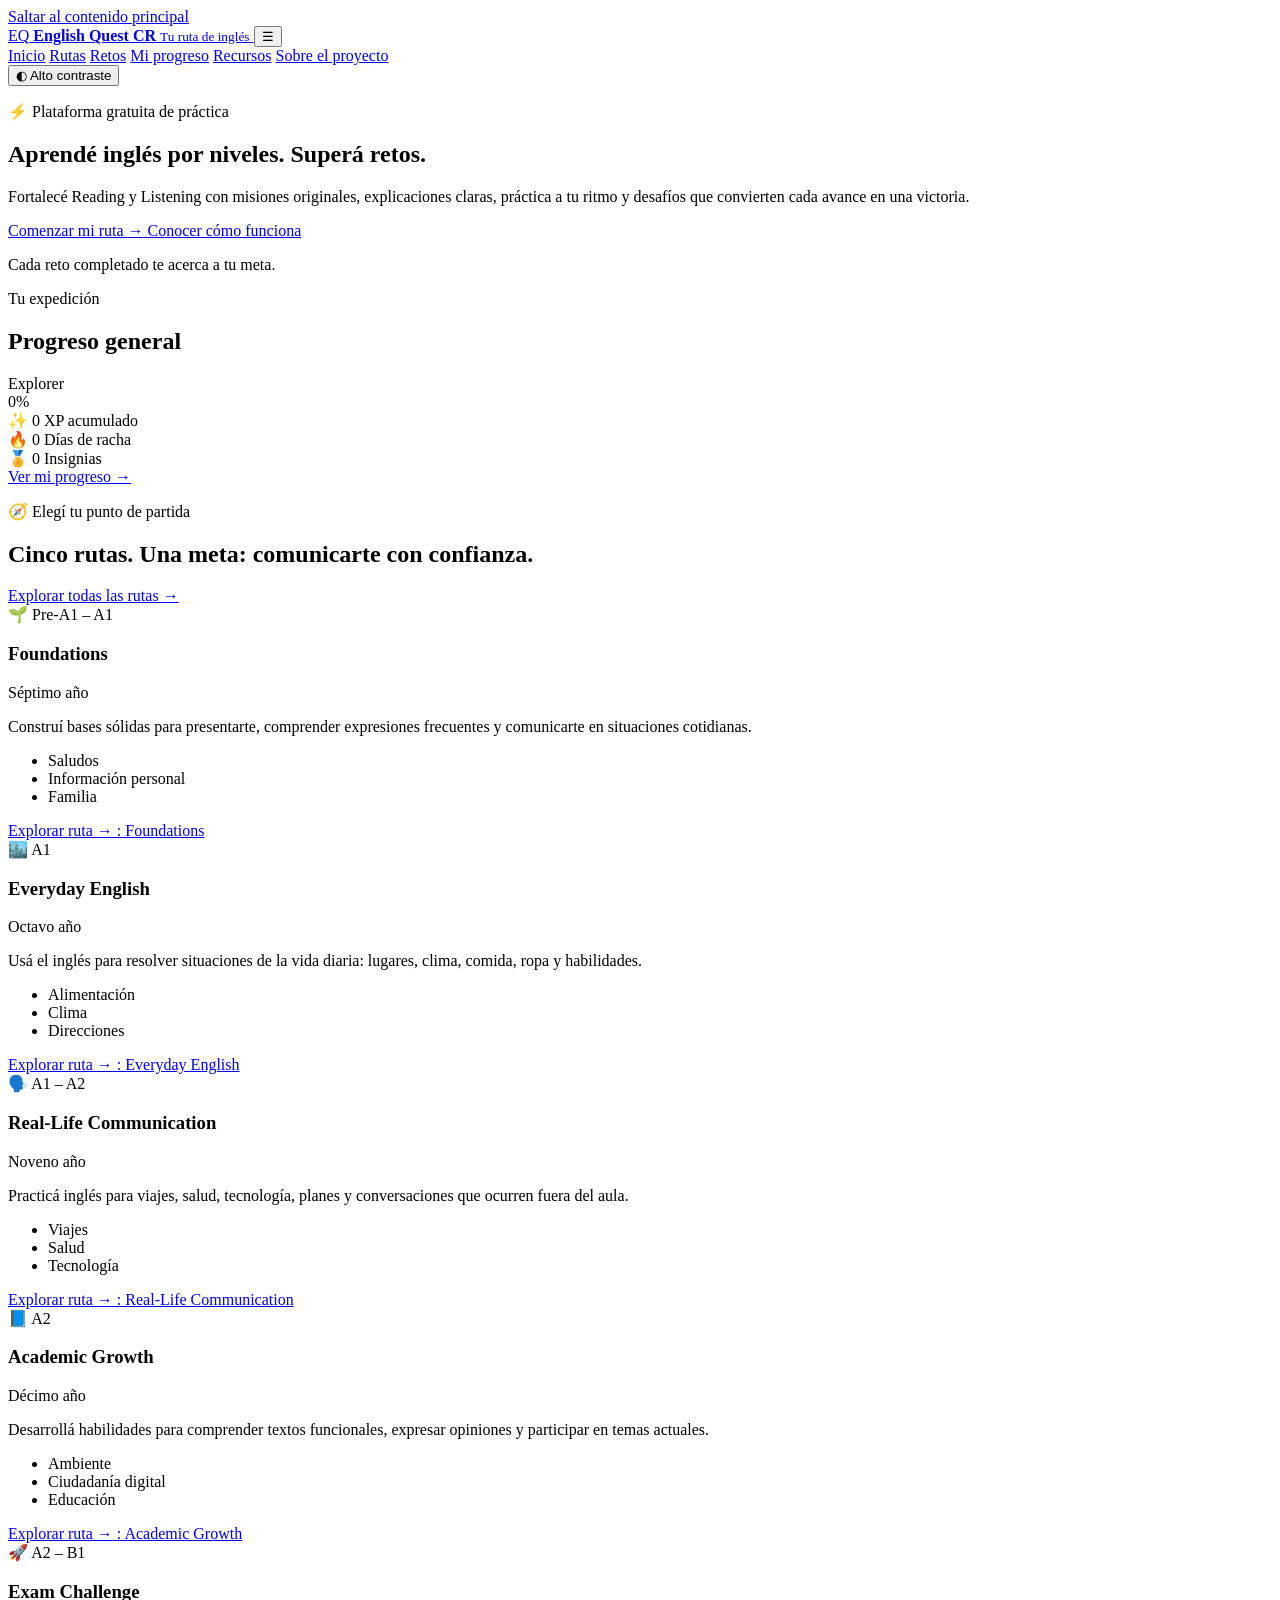
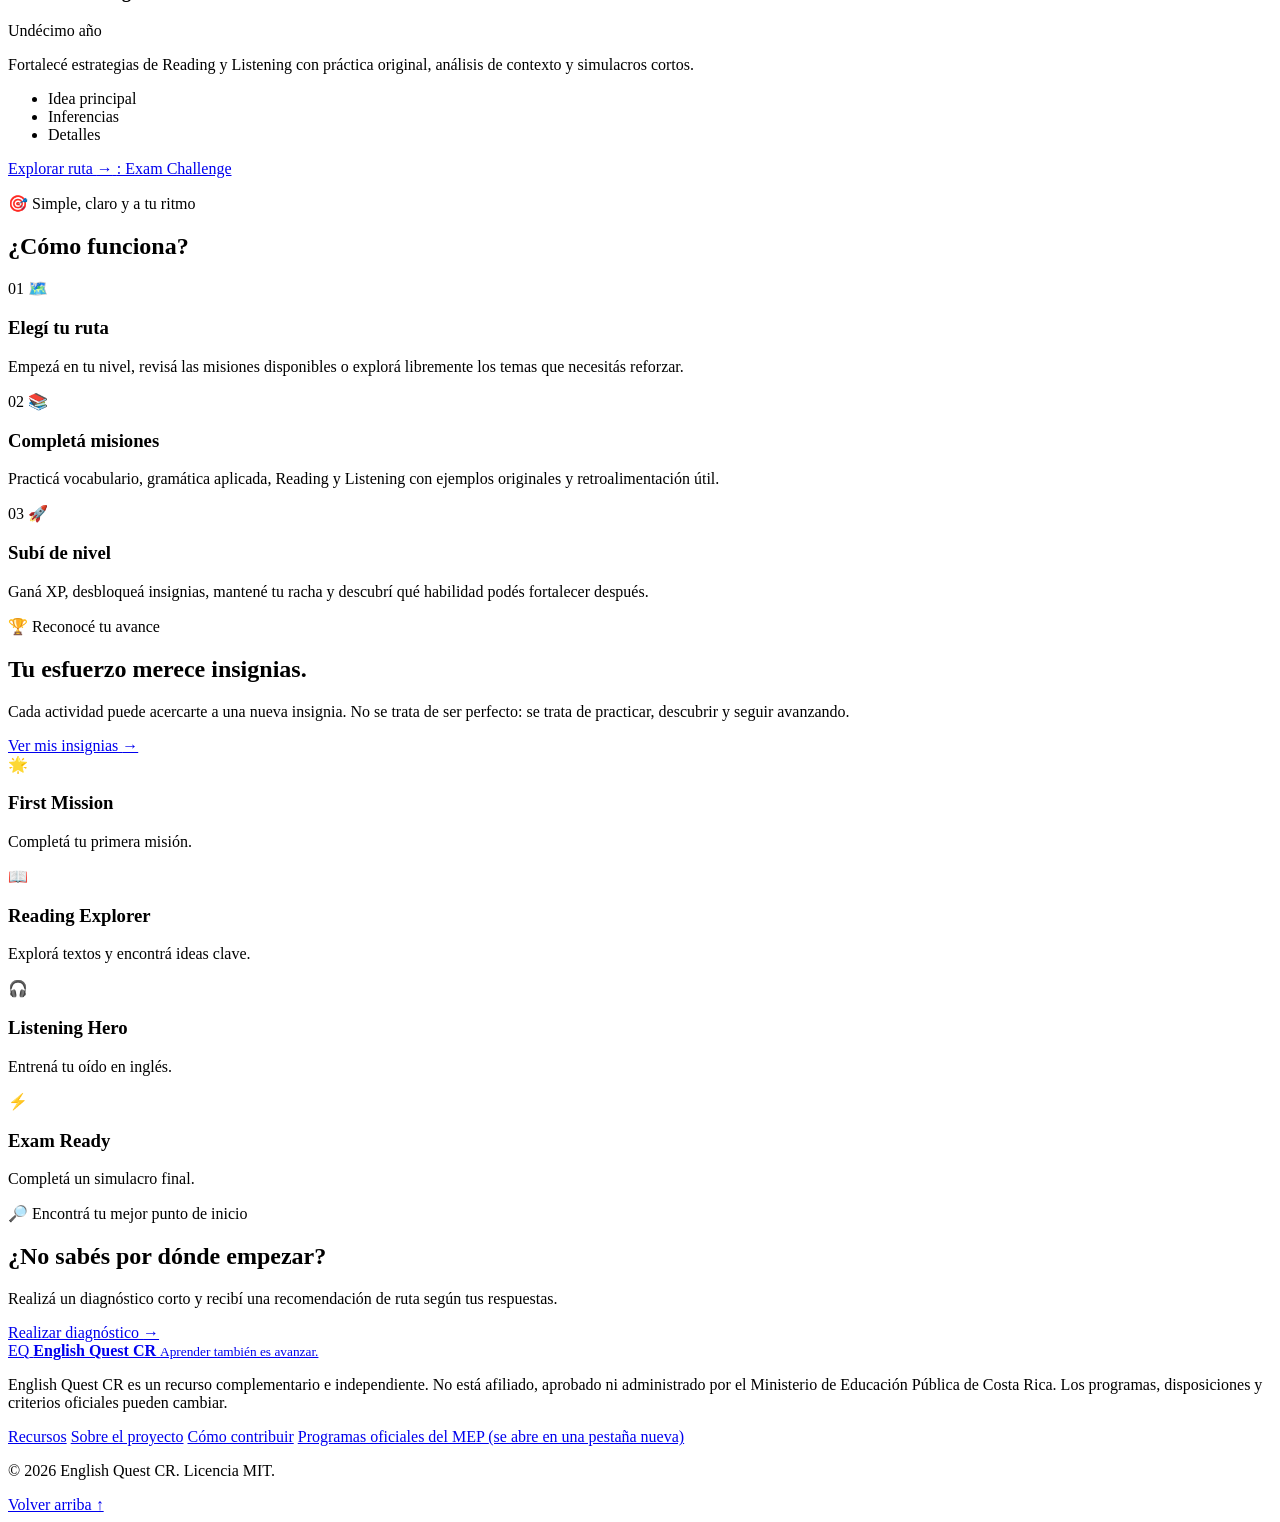
==== index.html @ 5d21b703 "fix: move website files to repository root" ====
<!DOCTYPE html>
<html lang="es">
<head>
  <meta charset="UTF-8">
  <meta
    name="viewport"
    content="width=device-width, initial-scale=1.0"
  >
  <meta
    name="description"
    content="English Quest CR: plataforma gratuita de práctica de inglés por niveles para secundaria en Costa Rica."
  >
  <meta name="theme-color" content="#071426">
  <title>English Quest CR | Inglés por niveles</title>

  <link rel="stylesheet" href="assets/css/styles.css">
  <script src="assets/js/app.js" defer></script>
</head>

<body>
  <a class="skip-link" href="#main-content">Saltar al contenido principal</a>

  <header class="site-header" id="top">
    <div class="container header-content">
      <a class="brand" href="index.html" aria-label="English Quest CR, página de inicio">
        <span class="brand-mark" aria-hidden="true">EQ</span>
        <span>
          <strong>English Quest CR</strong>
          <small>Tu ruta de inglés</small>
        </span>
      </a>

      <button
        class="menu-toggle"
        type="button"
        aria-label="Abrir menú de navegación"
        aria-expanded="false"
        aria-controls="main-navigation"
        data-menu-toggle
      >
        <span aria-hidden="true">☰</span>
      </button>

      <nav class="main-navigation" id="main-navigation" aria-label="Navegación principal" data-navigation>
        <a class="nav-link is-active" href="index.html" aria-current="page">Inicio</a>
        <a class="nav-link" href="pages/levels.html">Rutas</a>
        <a class="nav-link" href="pages/challenge.html">Retos</a>
        <a class="nav-link" href="pages/progress.html">Mi progreso</a>
        <a class="nav-link" href="pages/resources.html">Recursos</a>
        <a class="nav-link" href="pages/about.html">Sobre el proyecto</a>
      </nav>

      <button
        class="contrast-toggle"
        type="button"
        aria-pressed="false"
        aria-label="Activar modo de alto contraste"
        data-contrast-toggle
      >
        <span aria-hidden="true">◐</span>
        <span class="contrast-label">Alto contraste</span>
      </button>
    </div>
  </header>

  <main id="main-content">
    <section class="hero section">
      <div class="container hero-grid">
        <div class="hero-content">
          <p class="eyebrow">
            <span aria-hidden="true">⚡</span>
            Plataforma gratuita de práctica
          </p>

          <h1>Aprendé inglés por niveles. <span>Superá retos.</span></h1>

          <p class="hero-description">
            Fortalecé Reading y Listening con misiones originales, explicaciones claras,
            práctica a tu ritmo y desafíos que convierten cada avance en una victoria.
          </p>

          <div class="hero-actions">
            <a class="button button-primary" href="#rutas">
              Comenzar mi ruta
              <span aria-hidden="true">→</span>
            </a>

            <a class="button button-secondary" href="#como-funciona">
              Conocer cómo funciona
            </a>
          </div>

          <p class="motivation" id="motivational-message" aria-live="polite">
            Cada reto completado te acerca a tu meta.
          </p>
        </div>

        <aside class="quest-panel" aria-label="Resumen de progreso">
          <div class="quest-panel-top">
            <div>
              <p class="panel-label">Tu expedición</p>
              <h2>Progreso general</h2>
            </div>
            <span class="rank-badge" id="rank-badge">Explorer</span>
          </div>

          <div
            class="progress-ring"
            role="progressbar"
            aria-label="Progreso general del curso"
            aria-valuemin="0"
            aria-valuemax="100"
            aria-valuenow="0"
            data-progress-ring
          >
            <span id="progress-percentage">0%</span>
          </div>

          <div class="quest-stats">
            <div class="stat">
              <span class="stat-icon" aria-hidden="true">✨</span>
              <span class="stat-value" id="xp-total">0</span>
              <span class="stat-label">XP acumulado</span>
            </div>

            <div class="stat">
              <span class="stat-icon" aria-hidden="true">🔥</span>
              <span class="stat-value" id="streak-total">0</span>
              <span class="stat-label">Días de racha</span>
            </div>

            <div class="stat">
              <span class="stat-icon" aria-hidden="true">🏅</span>
              <span class="stat-value" id="badges-total">0</span>
              <span class="stat-label">Insignias</span>
            </div>
          </div>

          <a class="text-link" href="pages/progress.html">
            Ver mi progreso
            <span aria-hidden="true">→</span>
          </a>
        </aside>
      </div>
    </section>

    <section class="level-section section" id="rutas" aria-labelledby="levels-title">
      <div class="container">
        <div class="section-heading">
          <div>
            <p class="eyebrow">
              <span aria-hidden="true">🧭</span>
              Elegí tu punto de partida
            </p>
            <h2 id="levels-title">Cinco rutas. Una meta: comunicarte con confianza.</h2>
          </div>

          <a class="text-link desktop-link" href="pages/levels.html">
            Explorar todas las rutas
            <span aria-hidden="true">→</span>
          </a>
        </div>

        <div class="level-grid" id="levels-container" aria-live="polite">
          <p class="loading-message">Cargando rutas de aprendizaje...</p>
        </div>

        <p class="content-error" id="levels-error" hidden role="alert">
          No pudimos cargar las rutas en este momento. Recargá la página o intentá de nuevo más tarde.
        </p>
      </div>
    </section>

    <section class="how-section section" id="como-funciona" aria-labelledby="how-title">
      <div class="container">
        <div class="section-heading centered-heading">
          <div>
            <p class="eyebrow">
              <span aria-hidden="true">🎯</span>
              Simple, claro y a tu ritmo
            </p>
            <h2 id="how-title">¿Cómo funciona?</h2>
          </div>
        </div>

        <div class="steps-grid">
          <article class="step-card">
            <span class="step-number" aria-hidden="true">01</span>
            <span class="step-icon" aria-hidden="true">🗺️</span>
            <h3>Elegí tu ruta</h3>
            <p>
              Empezá en tu nivel, revisá las misiones disponibles o explorá libremente los temas que necesitás reforzar.
            </p>
          </article>

          <article class="step-card">
            <span class="step-number" aria-hidden="true">02</span>
            <span class="step-icon" aria-hidden="true">📚</span>
            <h3>Completá misiones</h3>
            <p>
              Practicá vocabulario, gramática aplicada, Reading y Listening con ejemplos originales y retroalimentación útil.
            </p>
          </article>

          <article class="step-card">
            <span class="step-number" aria-hidden="true">03</span>
            <span class="step-icon" aria-hidden="true">🚀</span>
            <h3>Subí de nivel</h3>
            <p>
              Ganá XP, desbloqueá insignias, mantené tu racha y descubrí qué habilidad podés fortalecer después.
            </p>
          </article>
        </div>
      </div>
    </section>

    <section class="badges-section section" aria-labelledby="badges-title">
      <div class="container badges-layout">
        <div class="badges-copy">
          <p class="eyebrow">
            <span aria-hidden="true">🏆</span>
            Reconocé tu avance
          </p>
          <h2 id="badges-title">Tu esfuerzo merece insignias.</h2>
          <p>
            Cada actividad puede acercarte a una nueva insignia. No se trata de ser perfecto:
            se trata de practicar, descubrir y seguir avanzando.
          </p>

          <a class="button button-secondary" href="pages/progress.html">
            Ver mis insignias
            <span aria-hidden="true">→</span>
          </a>
        </div>

        <div class="badge-showcase" aria-label="Insignias disponibles">
          <article class="badge-card">
            <span class="badge-icon" aria-hidden="true">🌟</span>
            <h3>First Mission</h3>
            <p>Completá tu primera misión.</p>
          </article>

          <article class="badge-card">
            <span class="badge-icon" aria-hidden="true">📖</span>
            <h3>Reading Explorer</h3>
            <p>Explorá textos y encontrá ideas clave.</p>
          </article>

          <article class="badge-card">
            <span class="badge-icon" aria-hidden="true">🎧</span>
            <h3>Listening Hero</h3>
            <p>Entrená tu oído en inglés.</p>
          </article>

          <article class="badge-card">
            <span class="badge-icon" aria-hidden="true">⚡</span>
            <h3>Exam Ready</h3>
            <p>Completá un simulacro final.</p>
          </article>
        </div>
      </div>
    </section>

    <section class="diagnostic-section section" aria-labelledby="diagnostic-title">
      <div class="container">
        <div class="diagnostic-card">
          <div>
            <p class="eyebrow">
              <span aria-hidden="true">🔎</span>
              Encontrá tu mejor punto de inicio
            </p>
            <h2 id="diagnostic-title">¿No sabés por dónde empezar?</h2>
            <p>
              Realizá un diagnóstico corto y recibí una recomendación de ruta según tus respuestas.
            </p>
          </div>

          <a class="button button-primary" href="pages/challenge.html">
            Realizar diagnóstico
            <span aria-hidden="true">→</span>
          </a>
        </div>
      </div>
    </section>
  </main>

  <footer class="site-footer">
    <div class="container footer-grid">
      <div>
        <a class="brand footer-brand" href="index.html" aria-label="English Quest CR, página de inicio">
          <span class="brand-mark" aria-hidden="true">EQ</span>
          <span>
            <strong>English Quest CR</strong>
            <small>Aprender también es avanzar.</small>
          </span>
        </a>

        <p class="footer-disclaimer">
          English Quest CR es un recurso complementario e independiente. No está afiliado,
          aprobado ni administrado por el Ministerio de Educación Pública de Costa Rica.
          Los programas, disposiciones y criterios oficiales pueden cambiar.
        </p>
      </div>

      <div class="footer-links">
        <a href="pages/resources.html">Recursos</a>
        <a href="pages/about.html">Sobre el proyecto</a>
        <a href="pages/about.html#contribuir">Cómo contribuir</a>
        <a href="https://www.mep.go.cr/programas-estudio" target="_blank" rel="noopener noreferrer">
          Programas oficiales del MEP
          <span class="sr-only">(se abre en una pestaña nueva)</span>
        </a>
      </div>
    </div>

    <div class="container footer-bottom">
      <p>© <span id="current-year"></span> English Quest CR. Licencia MIT.</p>
      <a href="#top">Volver arriba ↑</a>
    </div>
  </footer>
</body>
</html>
---- assets/css/styles.css ----
Nombre: styles.css
Tipo: Todos los archivos (*.*)
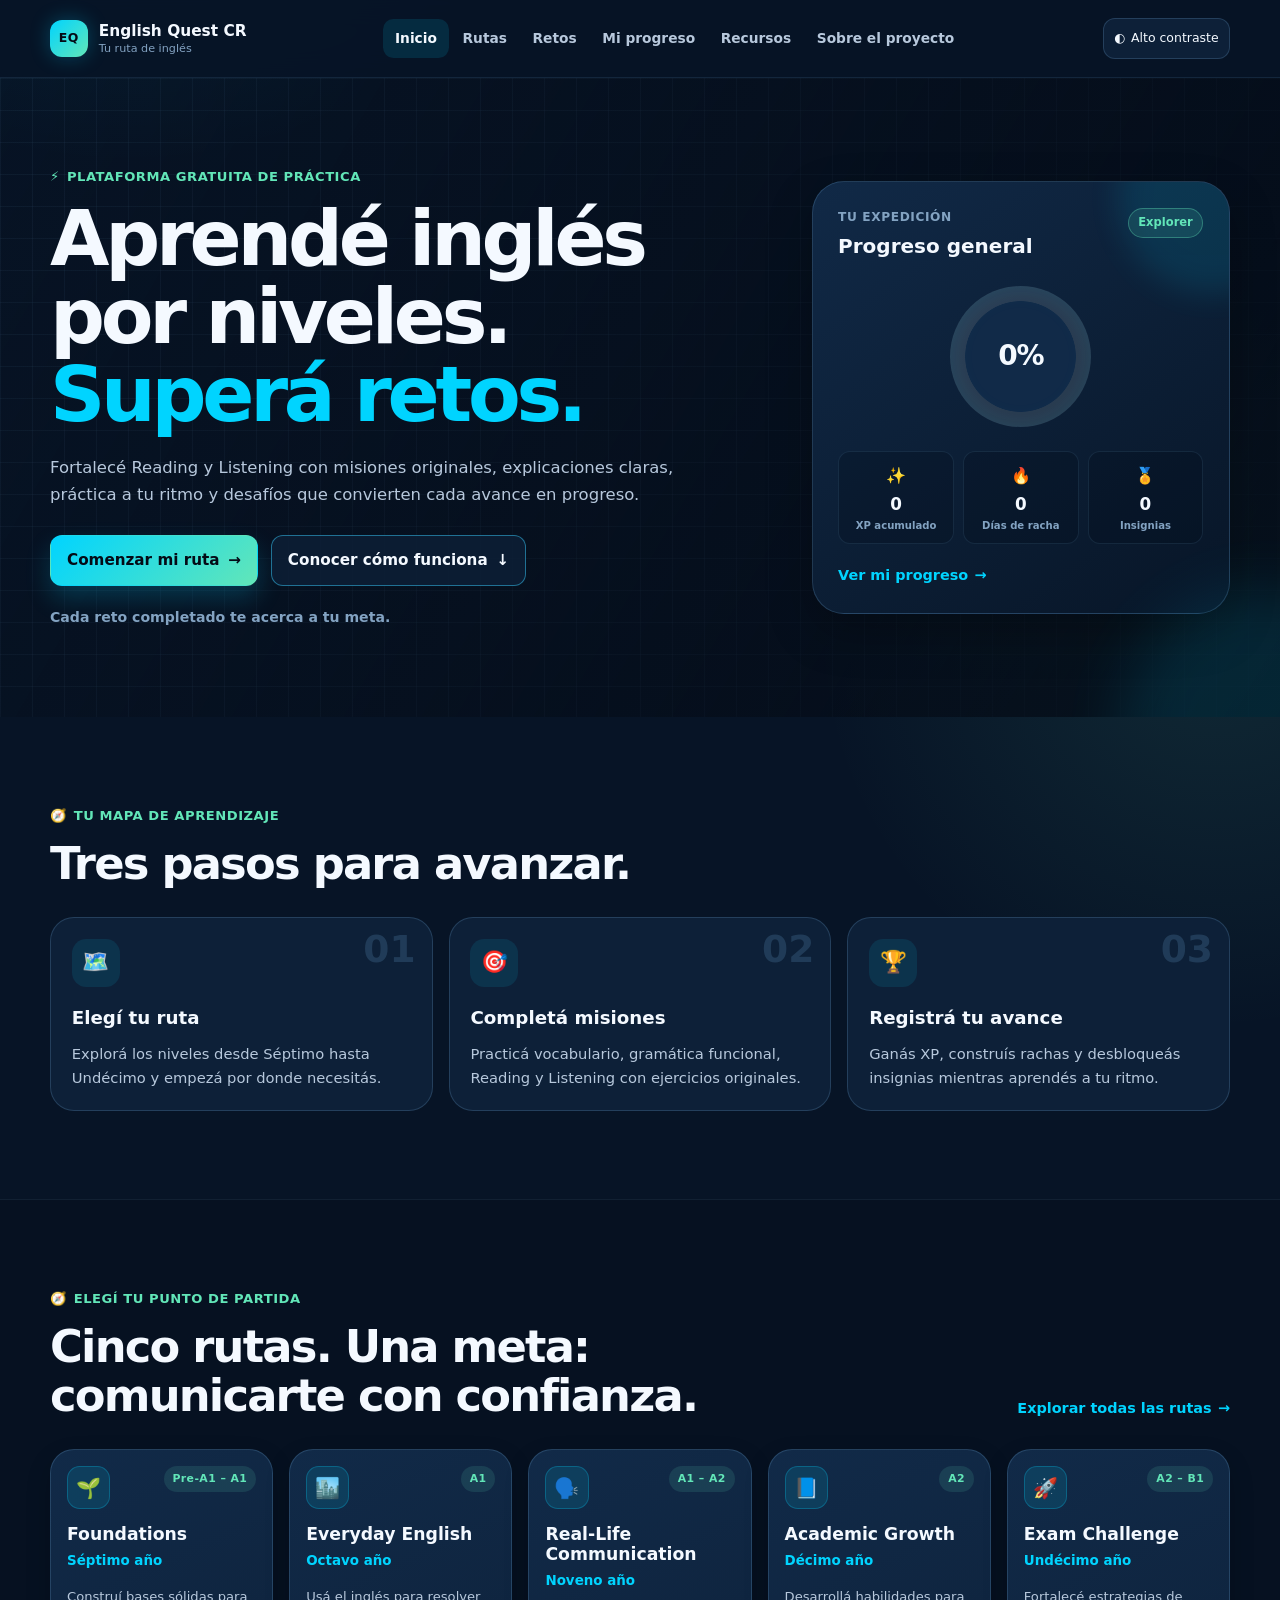
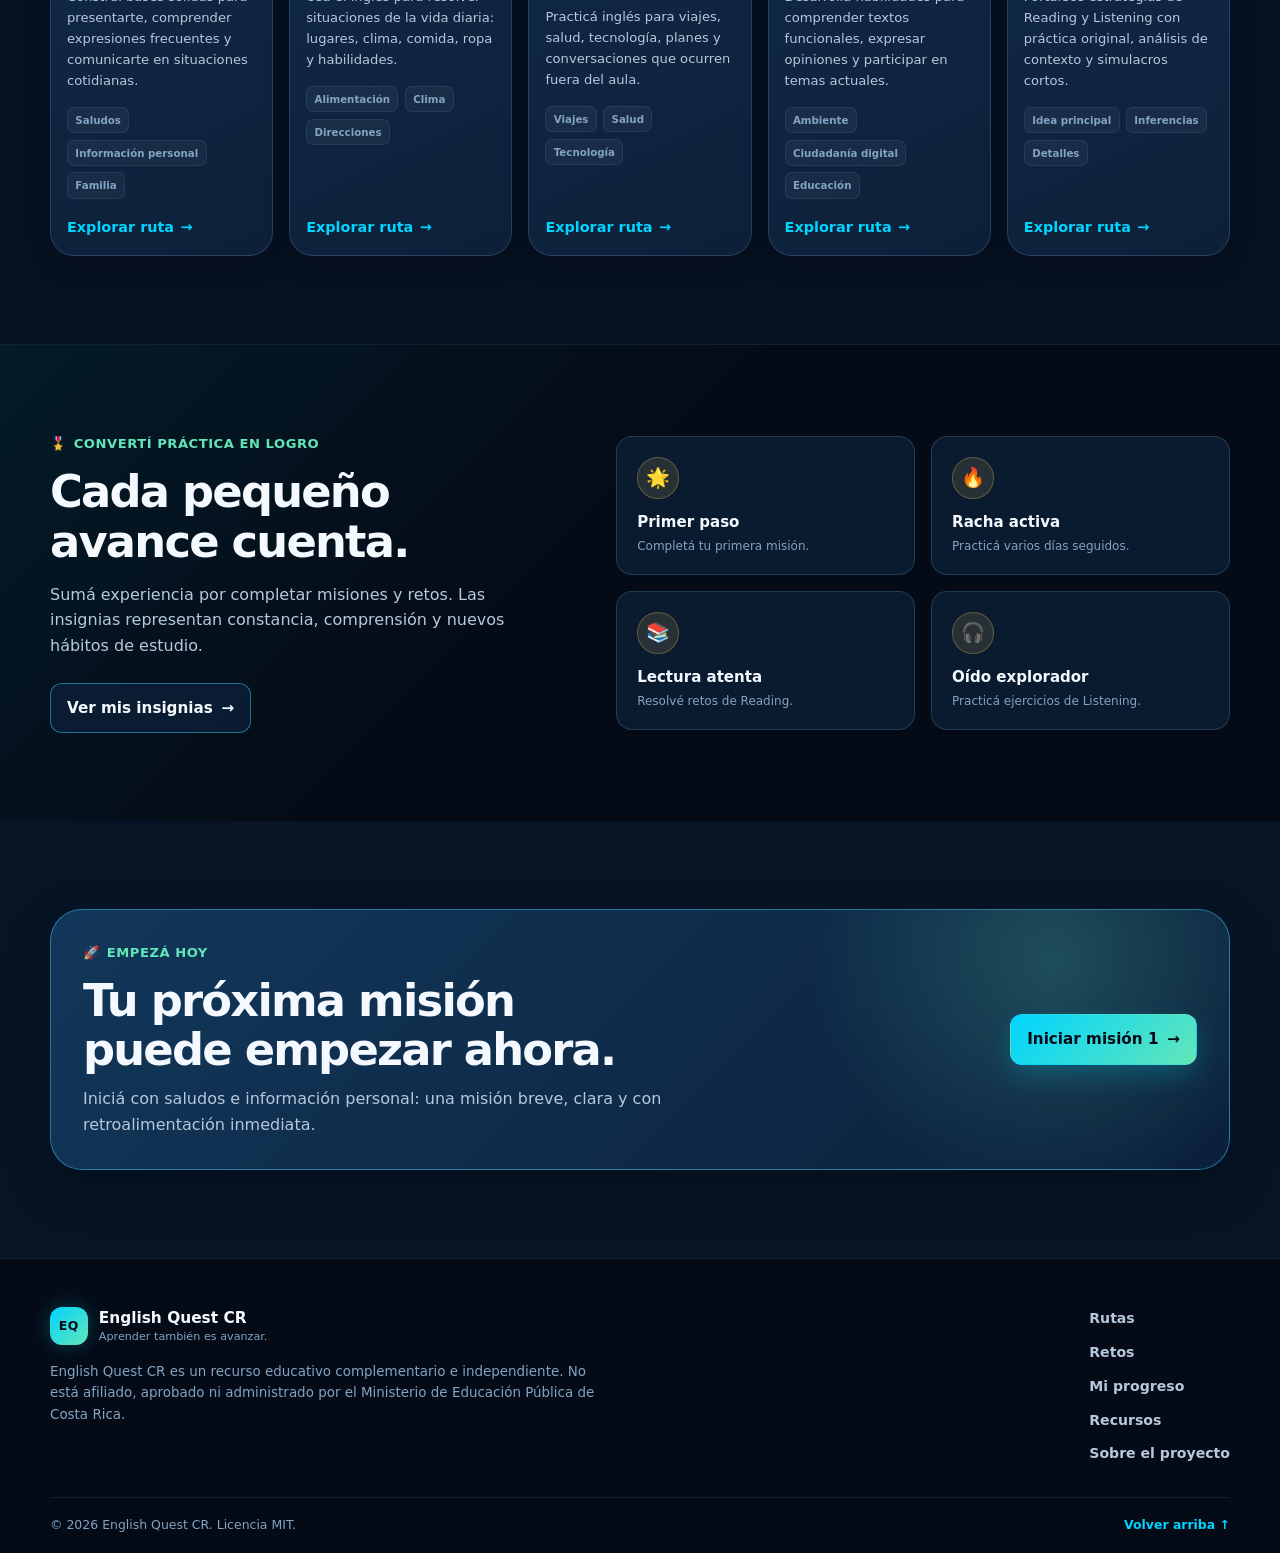
==== commit 8d62bc63: "feat: add animated Costa Rica hero" ====
--- a/index.html
+++ b/index.html
@@ -2,16 +2,12 @@
 <html lang="es">
 <head>
   <meta charset="UTF-8">
-  <meta
-    name="viewport"
-    content="width=device-width, initial-scale=1.0"
-  >
+  <meta name="viewport" content="width=device-width, initial-scale=1.0">
   <meta
     name="description"
-    content="English Quest CR: plataforma gratuita de práctica de inglés por niveles para secundaria en Costa Rica."
+    content="English Quest CR: práctica gratuita de inglés para secundaria en Costa Rica."
   >
-  <meta name="theme-color" content="#071426">
-  <title>English Quest CR | Inglés por niveles</title>
+  <title>English Quest CR | Tu ruta de inglés</title>
 
   <link rel="stylesheet" href="assets/css/styles.css">
   <script src="assets/js/app.js" defer></script>
@@ -20,7 +16,7 @@
 <body>
   <a class="skip-link" href="#main-content">Saltar al contenido principal</a>
 
-  <header class="site-header" id="top">
+  <header class="site-header">
     <div class="container header-content">
       <a class="brand" href="index.html" aria-label="English Quest CR, página de inicio">
         <span class="brand-mark" aria-hidden="true">EQ</span>
@@ -41,7 +37,12 @@
         <span aria-hidden="true">☰</span>
       </button>
 
-      <nav class="main-navigation" id="main-navigation" aria-label="Navegación principal" data-navigation>
+      <nav
+        class="main-navigation"
+        id="main-navigation"
+        aria-label="Navegación principal"
+        data-navigation
+      >
         <a class="nav-link is-active" href="index.html" aria-current="page">Inicio</a>
         <a class="nav-link" href="pages/levels.html">Rutas</a>
         <a class="nav-link" href="pages/challenge.html">Retos</a>
@@ -66,7 +67,7 @@
   <main id="main-content">
     <section class="hero section">
       <div class="container hero-grid">
-        <div class="hero-content">
+        <div>
           <p class="eyebrow">
             <span aria-hidden="true">⚡</span>
             Plataforma gratuita de práctica
@@ -75,43 +76,46 @@
           <h1>Aprendé inglés por niveles. <span>Superá retos.</span></h1>
 
           <p class="hero-description">
-            Fortalecé Reading y Listening con misiones originales, explicaciones claras,
-            práctica a tu ritmo y desafíos que convierten cada avance en una victoria.
+            Fortalecé Reading y Listening con misiones originales,
+            explicaciones claras, práctica a tu ritmo y desafíos que
+            convierten cada avance en progreso.
           </p>
 
           <div class="hero-actions">
-            <a class="button button-primary" href="#rutas">
+            <a class="button button-primary" href="pages/levels.html">
               Comenzar mi ruta
               <span aria-hidden="true">→</span>
             </a>
 
             <a class="button button-secondary" href="#como-funciona">
               Conocer cómo funciona
+              <span aria-hidden="true">↓</span>
             </a>
           </div>
 
-          <p class="motivation" id="motivational-message" aria-live="polite">
-            Cada reto completado te acerca a tu meta.
-          </p>
-        </div>
-
-        <aside class="quest-panel" aria-label="Resumen de progreso">
+          <p class="motivation" id="motivational-message">
+            El inglés se aprende paso a paso. Hoy podés dar uno.
+          </p>
+        </div>
+
+        <aside class="quest-panel" aria-labelledby="quest-panel-title">
           <div class="quest-panel-top">
             <div>
               <p class="panel-label">Tu expedición</p>
-              <h2>Progreso general</h2>
+              <h2 id="quest-panel-title">Progreso general</h2>
             </div>
+
             <span class="rank-badge" id="rank-badge">Explorer</span>
           </div>
 
           <div
             class="progress-ring"
+            data-progress-ring
             role="progressbar"
-            aria-label="Progreso general del curso"
+            aria-label="Progreso general"
             aria-valuemin="0"
             aria-valuemax="100"
             aria-valuenow="0"
-            data-progress-ring
           >
             <span id="progress-percentage">0%</span>
           </div>
@@ -142,9 +146,62 @@
           </a>
         </aside>
       </div>
-    </section>
-
-    <section class="level-section section" id="rutas" aria-labelledby="levels-title">
+
+      <div class="hero-effects" aria-hidden="true">
+        <div class="spark spark-one"></div>
+        <div class="spark spark-two"></div>
+        <div class="spark spark-three"></div>
+        <div class="spark spark-four"></div>
+
+        <div class="costa-rica-flag">
+          <span class="flag-wave"></span>
+          <span class="flag-stripe flag-blue-top"></span>
+          <span class="flag-stripe flag-white-top"></span>
+          <span class="flag-stripe flag-red"></span>
+          <span class="flag-stripe flag-white-bottom"></span>
+          <span class="flag-stripe flag-blue-bottom"></span>
+        </div>
+      </div>
+    </section>
+
+    <section class="section" id="como-funciona" aria-labelledby="how-title">
+      <div class="container">
+        <div class="section-heading">
+          <div>
+            <p class="eyebrow">
+              <span aria-hidden="true">🧭</span>
+              Tu mapa de aprendizaje
+            </p>
+            <h2 id="how-title">Tres pasos para avanzar.</h2>
+          </div>
+        </div>
+
+        <div class="steps-grid">
+          <article class="step-card">
+            <span class="step-number" aria-hidden="true">01</span>
+            <span class="step-icon" aria-hidden="true">🗺️</span>
+            <h3>Elegí tu ruta</h3>
+            <p>Explorá los niveles desde Séptimo hasta Undécimo y empezá por donde necesitás.</p>
+          </article>
+
+          <article class="step-card">
+            <span class="step-number" aria-hidden="true">02</span>
+            <span class="step-icon" aria-hidden="true">🎯</span>
+            <h3>Completá misiones</h3>
+            <p>Practicá vocabulario, gramática funcional, Reading y Listening con ejercicios originales.</p>
+          </article>
+
+          <article class="step-card">
+            <span class="step-number" aria-hidden="true">03</span>
+            <span class="step-icon" aria-hidden="true">🏆</span>
+            <h3>Registrá tu avance</h3>
+            <p>Ganás XP, construís rachas y desbloqueás insignias mientras aprendés a tu ritmo.</p>
+          </article>
+        </div>
+      </div>
+    </section>
+
+    <section class="section level-section" aria-labelledby="levels-title">
       <div class="container">
         <div class="section-heading">
           <div>
@@ -155,7 +212,7 @@
             <h2 id="levels-title">Cinco rutas. Una meta: comunicarte con confianza.</h2>
           </div>
 
-          <a class="text-link desktop-link" href="pages/levels.html">
+          <a class="text-link" href="pages/levels.html">
             Explorar todas las rutas
             <span aria-hidden="true">→</span>
           </a>
@@ -166,65 +223,22 @@
         </div>
 
         <p class="content-error" id="levels-error" hidden role="alert">
-          No pudimos cargar las rutas en este momento. Recargá la página o intentá de nuevo más tarde.
+          No pudimos cargar las rutas. Recargá la página e intentá nuevamente.
         </p>
       </div>
     </section>
 
-    <section class="how-section section" id="como-funciona" aria-labelledby="how-title">
-      <div class="container">
-        <div class="section-heading centered-heading">
-          <div>
-            <p class="eyebrow">
-              <span aria-hidden="true">🎯</span>
-              Simple, claro y a tu ritmo
-            </p>
-            <h2 id="how-title">¿Cómo funciona?</h2>
-          </div>
-        </div>
-
-        <div class="steps-grid">
-          <article class="step-card">
-            <span class="step-number" aria-hidden="true">01</span>
-            <span class="step-icon" aria-hidden="true">🗺️</span>
-            <h3>Elegí tu ruta</h3>
-            <p>
-              Empezá en tu nivel, revisá las misiones disponibles o explorá libremente los temas que necesitás reforzar.
-            </p>
-          </article>
-
-          <article class="step-card">
-            <span class="step-number" aria-hidden="true">02</span>
-            <span class="step-icon" aria-hidden="true">📚</span>
-            <h3>Completá misiones</h3>
-            <p>
-              Practicá vocabulario, gramática aplicada, Reading y Listening con ejemplos originales y retroalimentación útil.
-            </p>
-          </article>
-
-          <article class="step-card">
-            <span class="step-number" aria-hidden="true">03</span>
-            <span class="step-icon" aria-hidden="true">🚀</span>
-            <h3>Subí de nivel</h3>
-            <p>
-              Ganá XP, desbloqueá insignias, mantené tu racha y descubrí qué habilidad podés fortalecer después.
-            </p>
-          </article>
-        </div>
-      </div>
-    </section>
-
-    <section class="badges-section section" aria-labelledby="badges-title">
+    <section class="section badges-section" aria-labelledby="badges-title">
       <div class="container badges-layout">
         <div class="badges-copy">
           <p class="eyebrow">
-            <span aria-hidden="true">🏆</span>
-            Reconocé tu avance
-          </p>
-          <h2 id="badges-title">Tu esfuerzo merece insignias.</h2>
+            <span aria-hidden="true">🎖️</span>
+            Convertí práctica en logro
+          </p>
+          <h2 id="badges-title">Cada pequeño avance cuenta.</h2>
           <p>
-            Cada actividad puede acercarte a una nueva insignia. No se trata de ser perfecto:
-            se trata de practicar, descubrir y seguir avanzando.
+            Sumá experiencia por completar misiones y retos. Las insignias
+            representan constancia, comprensión y nuevos hábitos de estudio.
           </p>
 
           <a class="button button-secondary" href="pages/progress.html">
@@ -233,50 +247,51 @@
           </a>
         </div>
 
-        <div class="badge-showcase" aria-label="Insignias disponibles">
+        <div class="badge-showcase" aria-label="Ejemplos de insignias">
           <article class="badge-card">
             <span class="badge-icon" aria-hidden="true">🌟</span>
-            <h3>First Mission</h3>
+            <h3>Primer paso</h3>
             <p>Completá tu primera misión.</p>
           </article>
 
           <article class="badge-card">
-            <span class="badge-icon" aria-hidden="true">📖</span>
-            <h3>Reading Explorer</h3>
-            <p>Explorá textos y encontrá ideas clave.</p>
+            <span class="badge-icon" aria-hidden="true">🔥</span>
+            <h3>Racha activa</h3>
+            <p>Practicá varios días seguidos.</p>
+          </article>
+
+          <article class="badge-card">
+            <span class="badge-icon" aria-hidden="true">📚</span>
+            <h3>Lectura atenta</h3>
+            <p>Resolvé retos de Reading.</p>
           </article>
 
           <article class="badge-card">
             <span class="badge-icon" aria-hidden="true">🎧</span>
-            <h3>Listening Hero</h3>
-            <p>Entrená tu oído en inglés.</p>
-          </article>
-
-          <article class="badge-card">
-            <span class="badge-icon" aria-hidden="true">⚡</span>
-            <h3>Exam Ready</h3>
-            <p>Completá un simulacro final.</p>
-          </article>
-        </div>
-      </div>
-    </section>
-
-    <section class="diagnostic-section section" aria-labelledby="diagnostic-title">
+            <h3>Oído explorador</h3>
+            <p>Practicá ejercicios de Listening.</p>
+          </article>
+        </div>
+      </div>
+    </section>
+
+    <section class="section diagnostic-section" aria-labelledby="diagnostic-title">
       <div class="container">
         <div class="diagnostic-card">
           <div>
             <p class="eyebrow">
-              <span aria-hidden="true">🔎</span>
-              Encontrá tu mejor punto de inicio
+              <span aria-hidden="true">🚀</span>
+              Empezá hoy
             </p>
-            <h2 id="diagnostic-title">¿No sabés por dónde empezar?</h2>
+            <h2 id="diagnostic-title">Tu próxima misión puede empezar ahora.</h2>
             <p>
-              Realizá un diagnóstico corto y recibí una recomendación de ruta según tus respuestas.
+              Iniciá con saludos e información personal: una misión breve,
+              clara y con retroalimentación inmediata.
             </p>
           </div>
 
-          <a class="button button-primary" href="pages/challenge.html">
-            Realizar diagnóstico
+          <a class="button button-primary" href="pages/mission.html?mission=seventh-mission-1">
+            Iniciar misión 1
             <span aria-hidden="true">→</span>
           </a>
         </div>
@@ -296,26 +311,24 @@
         </a>
 
         <p class="footer-disclaimer">
-          English Quest CR es un recurso complementario e independiente. No está afiliado,
-          aprobado ni administrado por el Ministerio de Educación Pública de Costa Rica.
-          Los programas, disposiciones y criterios oficiales pueden cambiar.
+          English Quest CR es un recurso educativo complementario e independiente.
+          No está afiliado, aprobado ni administrado por el Ministerio de
+          Educación Pública de Costa Rica.
         </p>
       </div>
 
       <div class="footer-links">
+        <a href="pages/levels.html">Rutas</a>
+        <a href="pages/challenge.html">Retos</a>
+        <a href="pages/progress.html">Mi progreso</a>
         <a href="pages/resources.html">Recursos</a>
         <a href="pages/about.html">Sobre el proyecto</a>
-        <a href="pages/about.html#contribuir">Cómo contribuir</a>
-        <a href="https://www.mep.go.cr/programas-estudio" target="_blank" rel="noopener noreferrer">
-          Programas oficiales del MEP
-          <span class="sr-only">(se abre en una pestaña nueva)</span>
-        </a>
       </div>
     </div>
 
     <div class="container footer-bottom">
       <p>© <span id="current-year"></span> English Quest CR. Licencia MIT.</p>
-      <a href="#top">Volver arriba ↑</a>
+      <a href="#main-content">Volver arriba ↑</a>
     </div>
   </footer>
 </body>
--- a/assets/css/styles.css
+++ b/assets/css/styles.css
@@ -1,2 +1,1501 @@
-Nombre: styles.css
-Tipo: Todos los archivos (*.*)+:root {
+  --bg: #071426;
+  --bg-deep: #040b16;
+  --surface: #0d2038;
+  --surface-elevated: #112a48;
+  --surface-soft: #10243f;
+  --border: rgba(139, 206, 255, 0.18);
+  --border-strong: rgba(57, 207, 255, 0.48);
+
+  --text: #f4f9ff;
+  --text-muted: #b7c8dc;
+  --text-soft: #83a3c2;
+
+  --blue: #2e8cff;
+  --cyan: #00d4ff;
+  --mint: #62e6b8;
+  --yellow: #ffd166;
+  --danger: #ff8b9a;
+
+  --shadow: 0 18px 45px rgba(0, 0, 0, 0.25);
+  --shadow-soft: 0 10px 24px rgba(0, 0, 0, 0.18);
+
+  --radius-sm: 0.75rem;
+  --radius-md: 1rem;
+  --radius-lg: 1.5rem;
+  --radius-xl: 2rem;
+
+  --container: 1180px;
+  --transition: 180ms ease;
+}
+
+* {
+  box-sizing: border-box;
+}
+
+html {
+  scroll-behavior: smooth;
+}
+
+body {
+  min-width: 320px;
+  margin: 0;
+  overflow-x: hidden;
+  color: var(--text);
+  background:
+    radial-gradient(circle at 10% -10%, rgba(0, 212, 255, 0.14), transparent 30rem),
+    radial-gradient(circle at 95% 20%, rgba(98, 230, 184, 0.1), transparent 25rem),
+    var(--bg);
+  font-family:
+    Inter, ui-sans-serif, system-ui, -apple-system, BlinkMacSystemFont,
+    "Segoe UI", sans-serif;
+  line-height: 1.6;
+}
+
+body.high-contrast {
+  --bg: #000000;
+  --bg-deep: #000000;
+  --surface: #080808;
+  --surface-elevated: #121212;
+  --surface-soft: #101010;
+  --border: #ffffff;
+  --border-strong: #ffff00;
+  --text: #ffffff;
+  --text-muted: #ffffff;
+  --text-soft: #ffffff;
+  --blue: #00d4ff;
+  --cyan: #00ffff;
+  --mint: #8cff00;
+  --yellow: #ffff00;
+  --shadow: none;
+  --shadow-soft: none;
+}
+
+body.menu-open {
+  overflow: hidden;
+}
+
+img,
+svg {
+  max-width: 100%;
+}
+
+button,
+input,
+select,
+textarea {
+  font: inherit;
+}
+
+button {
+  cursor: pointer;
+}
+
+a {
+  color: inherit;
+  text-decoration: none;
+}
+
+a,
+button {
+  -webkit-tap-highlight-color: transparent;
+}
+
+:focus-visible {
+  outline: 3px solid var(--yellow);
+  outline-offset: 4px;
+}
+
+::selection {
+  color: var(--bg-deep);
+  background: var(--mint);
+}
+
+.container {
+  width: min(calc(100% - 2rem), var(--container));
+  margin-inline: auto;
+}
+
+.section {
+  padding: 4.5rem 0;
+}
+
+.skip-link {
+  position: fixed;
+  z-index: 100;
+  top: 1rem;
+  left: 1rem;
+  padding: 0.7rem 1rem;
+  color: var(--bg-deep);
+  background: var(--yellow);
+  border-radius: var(--radius-sm);
+  transform: translateY(-200%);
+  transition: transform var(--transition);
+}
+
+.skip-link:focus {
+  transform: translateY(0);
+}
+
+.sr-only {
+  position: absolute;
+  width: 1px;
+  height: 1px;
+  padding: 0;
+  overflow: hidden;
+  white-space: nowrap;
+  clip: rect(0, 0, 0, 0);
+  border: 0;
+}
+
+/* Header */
+
+.site-header {
+  position: sticky;
+  z-index: 20;
+  top: 0;
+  border-bottom: 1px solid rgba(139, 206, 255, 0.1);
+  background: rgba(7, 20, 38, 0.88);
+  backdrop-filter: blur(14px);
+}
+
+.header-content {
+  display: grid;
+  grid-template-columns: 1fr auto auto;
+  align-items: center;
+  min-height: 4.8rem;
+  gap: 0.65rem;
+}
+
+.brand {
+  display: inline-flex;
+  align-items: center;
+  gap: 0.7rem;
+  width: fit-content;
+  color: var(--text);
+}
+
+.brand-mark {
+  display: grid;
+  width: 2.35rem;
+  height: 2.35rem;
+  place-items: center;
+  color: var(--bg-deep);
+  background: linear-gradient(135deg, var(--cyan), var(--mint));
+  border-radius: 0.75rem;
+  box-shadow: 0 0 20px rgba(0, 212, 255, 0.26);
+  font-size: 0.78rem;
+  font-weight: 900;
+  letter-spacing: 0.04em;
+}
+
+.brand strong,
+.brand small {
+  display: block;
+  line-height: 1.2;
+}
+
+.brand strong {
+  font-size: 0.96rem;
+}
+
+.brand small {
+  margin-top: 0.12rem;
+  color: var(--text-soft);
+  font-size: 0.7rem;
+}
+
+.menu-toggle,
+.contrast-toggle {
+  display: inline-flex;
+  align-items: center;
+  justify-content: center;
+  min-height: 2.55rem;
+  color: var(--text);
+  background: var(--surface);
+  border: 1px solid var(--border);
+  border-radius: var(--radius-sm);
+  transition:
+    background var(--transition),
+    border-color var(--transition),
+    transform var(--transition);
+}
+
+.menu-toggle:hover,
+.contrast-toggle:hover {
+  background: var(--surface-elevated);
+  border-color: var(--border-strong);
+}
+
+.menu-toggle {
+  width: 2.55rem;
+  font-size: 1.1rem;
+}
+
+.contrast-toggle {
+  gap: 0.38rem;
+  padding: 0 0.65rem;
+  font-size: 0.78rem;
+}
+
+.contrast-label {
+  display: none;
+}
+
+.main-navigation {
+  position: absolute;
+  top: calc(100% + 0.7rem);
+  right: 1rem;
+  left: 1rem;
+  display: none;
+  padding: 0.6rem;
+  background: var(--surface-elevated);
+  border: 1px solid var(--border);
+  border-radius: var(--radius-md);
+  box-shadow: var(--shadow);
+}
+
+.main-navigation.is-open {
+  display: grid;
+}
+
+.nav-link {
+  padding: 0.75rem 0.85rem;
+  color: var(--text-muted);
+  border-radius: 0.65rem;
+  font-size: 0.92rem;
+  font-weight: 700;
+  transition:
+    color var(--transition),
+    background var(--transition);
+}
+
+.nav-link:hover,
+.nav-link:focus-visible,
+.nav-link.is-active {
+  color: var(--text);
+  background: rgba(0, 212, 255, 0.12);
+}
+
+/* Hero */
+
+.hero {
+  position: relative;
+  overflow: hidden;
+  padding-top: 4.6rem;
+  background-image:
+    linear-gradient(120deg, rgba(4, 11, 22, 0.1), rgba(4, 11, 22, 0.85)),
+    linear-gradient(rgba(139, 206, 255, 0.055) 1px, transparent 1px),
+    linear-gradient(90deg, rgba(139, 206, 255, 0.055) 1px, transparent 1px);
+  background-size: auto, 2rem 2rem, 2rem 2rem;
+}
+
+.hero::after {
+  position: absolute;
+  width: 18rem;
+  height: 18rem;
+  right: -8rem;
+  bottom: -10rem;
+  content: "";
+  background: var(--cyan);
+  border-radius: 50%;
+  opacity: 0.11;
+  filter: blur(30px);
+  pointer-events: none;
+}
+
+.hero-grid {
+  display: grid;
+  align-items: center;
+  gap: 2.5rem;
+}
+
+.eyebrow {
+  display: flex;
+  align-items: center;
+  gap: 0.45rem;
+  margin: 0 0 0.8rem;
+  color: var(--mint);
+  font-size: 0.82rem;
+  font-weight: 800;
+  letter-spacing: 0.04em;
+  text-transform: uppercase;
+}
+
+.hero h1,
+.section-heading h2,
+.badges-copy h2,
+.diagnostic-card h2 {
+  margin: 0;
+  text-wrap: balance;
+}
+
+.hero h1 {
+  max-width: 15ch;
+  color: var(--text);
+  font-size: clamp(2.35rem, 9vw, 4.8rem);
+  line-height: 1.02;
+  letter-spacing: -0.055em;
+}
+
+.hero h1 span {
+  color: var(--cyan);
+}
+
+.hero-description {
+  max-width: 61ch;
+  margin: 1.3rem 0 0;
+  color: var(--text-muted);
+  font-size: 1.03rem;
+}
+
+.hero-actions {
+  display: flex;
+  flex-wrap: wrap;
+  gap: 0.8rem;
+  margin-top: 1.7rem;
+}
+
+.button {
+  display: inline-flex;
+  align-items: center;
+  justify-content: center;
+  min-height: 3rem;
+  gap: 0.55rem;
+  padding: 0.75rem 1rem;
+  border: 1px solid transparent;
+  border-radius: var(--radius-sm);
+  font-size: 0.95rem;
+  font-weight: 800;
+  text-align: center;
+  transition:
+    transform var(--transition),
+    box-shadow var(--transition),
+    background var(--transition),
+    border-color var(--transition);
+}
+
+.button:hover {
+  transform: translateY(-2px);
+}
+
+.button-primary {
+  color: var(--bg-deep);
+  background: linear-gradient(135deg, var(--cyan), var(--mint));
+  box-shadow: 0 12px 26px rgba(0, 212, 255, 0.2);
+}
+
+.button-primary:hover {
+  box-shadow: 0 16px 30px rgba(0, 212, 255, 0.32);
+}
+
+.button-secondary {
+  color: var(--text);
+  background: rgba(13, 32, 56, 0.8);
+  border-color: var(--border-strong);
+}
+
+.button-secondary:hover {
+  background: var(--surface-elevated);
+}
+
+.motivation {
+  margin: 1.3rem 0 0;
+  color: var(--text-soft);
+  font-size: 0.88rem;
+  font-weight: 700;
+}
+
+.quest-panel {
+  position: relative;
+  padding: 1.35rem;
+  overflow: hidden;
+  background:
+    linear-gradient(145deg, rgba(17, 42, 72, 0.98), rgba(8, 22, 40, 0.98));
+  border: 1px solid var(--border);
+  border-radius: var(--radius-xl);
+  box-shadow: var(--shadow);
+}
+
+.quest-panel::before {
+  position: absolute;
+  top: -5rem;
+  right: -5rem;
+  width: 12rem;
+  height: 12rem;
+  content: "";
+  background: var(--cyan);
+  border-radius: 50%;
+  opacity: 0.11;
+  filter: blur(15px);
+}
+
+.quest-panel-top,
+.quest-stats,
+.text-link {
+  position: relative;
+}
+
+.quest-panel-top {
+  display: flex;
+  align-items: flex-start;
+  justify-content: space-between;
+  gap: 0.7rem;
+}
+
+.panel-label {
+  margin: 0 0 0.2rem;
+  color: var(--text-soft);
+  font-size: 0.76rem;
+  font-weight: 800;
+  letter-spacing: 0.05em;
+  text-transform: uppercase;
+}
+
+.quest-panel h2 {
+  margin: 0;
+  font-size: 1.25rem;
+}
+
+.rank-badge {
+  display: inline-flex;
+  padding: 0.3rem 0.6rem;
+  color: var(--mint);
+  background: rgba(98, 230, 184, 0.12);
+  border: 1px solid rgba(98, 230, 184, 0.35);
+  border-radius: 99rem;
+  font-size: 0.72rem;
+  font-weight: 800;
+}
+
+.progress-ring {
+  display: grid;
+  width: 8.8rem;
+  height: 8.8rem;
+  margin: 1.5rem auto;
+  place-items: center;
+  background:
+    radial-gradient(closest-side, var(--surface-elevated) 78%, transparent 79% 100%),
+    conic-gradient(var(--mint) 0deg, rgba(255, 255, 255, 0.12) 0deg);
+  border-radius: 50%;
+  box-shadow: inset 0 0 25px rgba(0, 212, 255, 0.1);
+}
+
+.progress-ring span {
+  color: var(--text);
+  font-size: 1.75rem;
+  font-weight: 900;
+  letter-spacing: -0.05em;
+}
+
+.quest-stats {
+  display: grid;
+  grid-template-columns: repeat(3, 1fr);
+  gap: 0.55rem;
+  margin-bottom: 1.1rem;
+}
+
+.stat {
+  display: grid;
+  place-items: center;
+  padding: 0.7rem 0.3rem;
+  text-align: center;
+  background: rgba(4, 11, 22, 0.24);
+  border: 1px solid rgba(139, 206, 255, 0.1);
+  border-radius: var(--radius-sm);
+}
+
+.stat-icon {
+  font-size: 1rem;
+}
+
+.stat-value {
+  margin-top: 0.15rem;
+  color: var(--text);
+  font-size: 1.05rem;
+  font-weight: 900;
+}
+
+.stat-label {
+  margin-top: 0.1rem;
+  color: var(--text-soft);
+  font-size: 0.63rem;
+  font-weight: 700;
+  line-height: 1.2;
+}
+
+.text-link {
+  display: inline-flex;
+  align-items: center;
+  gap: 0.4rem;
+  color: var(--cyan);
+  font-size: 0.9rem;
+  font-weight: 800;
+}
+
+.text-link:hover {
+  color: var(--mint);
+}
+
+/* Levels */
+
+.level-section {
+  background: rgba(4, 11, 22, 0.3);
+  border-top: 1px solid rgba(139, 206, 255, 0.08);
+  border-bottom: 1px solid rgba(139, 206, 255, 0.08);
+}
+
+.section-heading {
+  display: flex;
+  align-items: end;
+  justify-content: space-between;
+  gap: 1.2rem;
+  margin-bottom: 1.8rem;
+}
+
+.section-heading h2,
+.badges-copy h2,
+.diagnostic-card h2 {
+  max-width: 25ch;
+  font-size: clamp(1.8rem, 5vw, 2.8rem);
+  line-height: 1.1;
+  letter-spacing: -0.04em;
+}
+
+.centered-heading {
+  justify-content: center;
+  text-align: center;
+}
+
+.centered-heading h2 {
+  margin-inline: auto;
+}
+
+.level-grid {
+  display: grid;
+  gap: 1rem;
+}
+
+.loading-message,
+.content-error {
+  grid-column: 1 / -1;
+  padding: 1.2rem;
+  color: var(--text-muted);
+  background: var(--surface);
+  border: 1px solid var(--border);
+  border-radius: var(--radius-md);
+}
+
+.content-error {
+  color: var(--text);
+  border-color: rgba(255, 139, 154, 0.5);
+}
+
+.level-card {
+  display: flex;
+  flex-direction: column;
+  min-height: 100%;
+  padding: 1.2rem;
+  overflow: hidden;
+  background: linear-gradient(155deg, var(--surface-elevated), var(--surface));
+  border: 1px solid var(--border);
+  border-radius: var(--radius-lg);
+  box-shadow: var(--shadow-soft);
+  transition:
+    transform var(--transition),
+    border-color var(--transition),
+    box-shadow var(--transition);
+}
+
+.level-card:hover {
+  border-color: var(--border-strong);
+  box-shadow: var(--shadow);
+  transform: translateY(-4px);
+}
+
+.level-card-top {
+  display: flex;
+  align-items: flex-start;
+  justify-content: space-between;
+  gap: 0.8rem;
+}
+
+.level-icon {
+  display: grid;
+  width: 2.7rem;
+  height: 2.7rem;
+  place-items: center;
+  background: rgba(0, 212, 255, 0.12);
+  border: 1px solid rgba(0, 212, 255, 0.25);
+  border-radius: 0.8rem;
+  font-size: 1.25rem;
+}
+
+.level-tag {
+  padding: 0.27rem 0.55rem;
+  color: var(--mint);
+  background: rgba(98, 230, 184, 0.12);
+  border-radius: 99rem;
+  font-size: 0.68rem;
+  font-weight: 900;
+  letter-spacing: 0.04em;
+}
+
+.level-card h3 {
+  margin: 1rem 0 0.3rem;
+  color: var(--text);
+  font-size: 1.25rem;
+  line-height: 1.15;
+}
+
+.level-year {
+  margin: 0;
+  color: var(--cyan);
+  font-size: 0.84rem;
+  font-weight: 800;
+}
+
+.level-card p:not(.level-year) {
+  margin: 0.9rem 0 1rem;
+  color: var(--text-muted);
+  font-size: 0.9rem;
+}
+
+.topic-list {
+  display: flex;
+  flex-wrap: wrap;
+  gap: 0.4rem;
+  margin: 0 0 1.1rem;
+  padding: 0;
+  list-style: none;
+}
+
+.topic-list li {
+  padding: 0.25rem 0.46rem;
+  color: var(--text-soft);
+  background: rgba(255, 255, 255, 0.045);
+  border: 1px solid rgba(139, 206, 255, 0.1);
+  border-radius: 0.45rem;
+  font-size: 0.7rem;
+  font-weight: 700;
+}
+
+.level-card .text-link {
+  margin-top: auto;
+}
+
+/* Steps */
+
+.how-section {
+  position: relative;
+}
+
+.steps-grid {
+  display: grid;
+  gap: 1rem;
+}
+
+.step-card {
+  position: relative;
+  padding: 1.3rem;
+  overflow: hidden;
+  background: var(--surface);
+  border: 1px solid var(--border);
+  border-radius: var(--radius-lg);
+}
+
+.step-number {
+  position: absolute;
+  top: 0.8rem;
+  right: 1rem;
+  color: rgba(139, 206, 255, 0.16);
+  font-size: 2.35rem;
+  font-weight: 900;
+  line-height: 1;
+}
+
+.step-icon {
+  display: grid;
+  width: 3rem;
+  height: 3rem;
+  margin-bottom: 1rem;
+  place-items: center;
+  background: rgba(0, 212, 255, 0.1);
+  border-radius: 0.9rem;
+  font-size: 1.35rem;
+}
+
+.step-card h3 {
+  position: relative;
+  margin: 0;
+  font-size: 1.14rem;
+}
+
+.step-card p {
+  position: relative;
+  margin: 0.65rem 0 0;
+  color: var(--text-muted);
+  font-size: 0.92rem;
+}
+
+/* Badges */
+
+.badges-section {
+  background:
+    linear-gradient(135deg, rgba(0, 212, 255, 0.08), transparent 45%),
+    var(--bg-deep);
+}
+
+.badges-layout {
+  display: grid;
+  gap: 2rem;
+}
+
+.badges-copy p:not(.eyebrow) {
+  max-width: 57ch;
+  margin: 1rem 0 1.5rem;
+  color: var(--text-muted);
+}
+
+.badge-showcase {
+  display: grid;
+  grid-template-columns: repeat(2, 1fr);
+  gap: 0.75rem;
+}
+
+.badge-card {
+  padding: 1rem;
+  background: rgba(13, 32, 56, 0.78);
+  border: 1px solid var(--border);
+  border-radius: var(--radius-md);
+}
+
+.badge-icon {
+  display: grid;
+  width: 2.6rem;
+  height: 2.6rem;
+  place-items: center;
+  background: rgba(255, 209, 102, 0.12);
+  border: 1px solid rgba(255, 209, 102, 0.26);
+  border-radius: 50%;
+  font-size: 1.2rem;
+}
+
+.badge-card h3 {
+  margin: 0.7rem 0 0.25rem;
+  font-size: 0.94rem;
+}
+
+.badge-card p {
+  margin: 0;
+  color: var(--text-soft);
+  font-size: 0.75rem;
+  line-height: 1.35;
+}
+
+/* Diagnostic */
+
+.diagnostic-section {
+  padding-top: 0;
+}
+
+.diagnostic-card {
+  display: grid;
+  gap: 1.5rem;
+  padding: 1.5rem;
+  background:
+    radial-gradient(circle at 85% 20%, rgba(98, 230, 184, 0.2), transparent 15rem),
+    linear-gradient(135deg, #12375a, #0b203a);
+  border: 1px solid var(--border-strong);
+  border-radius: var(--radius-xl);
+  box-shadow: var(--shadow);
+}
+
+.diagnostic-card p:not(.eyebrow) {
+  max-width: 59ch;
+  margin: 0.75rem 0 0;
+  color: var(--text-muted);
+}
+
+.diagnostic-card .button {
+  align-self: center;
+}
+
+/* Footer */
+
+.site-footer {
+  padding-top: 3rem;
+  background: var(--bg-deep);
+  border-top: 1px solid rgba(139, 206, 255, 0.12);
+}
+
+.footer-grid {
+  display: grid;
+  gap: 1.7rem;
+  padding-bottom: 2rem;
+}
+
+.footer-brand {
+  margin-bottom: 1rem;
+}
+
+.footer-disclaimer {
+  max-width: 65ch;
+  margin: 0;
+  color: var(--text-soft);
+  font-size: 0.84rem;
+}
+
+.footer-links {
+  display: grid;
+  align-content: start;
+  gap: 0.7rem;
+}
+
+.footer-links a {
+  width: fit-content;
+  color: var(--text-muted);
+  font-size: 0.88rem;
+  font-weight: 700;
+}
+
+.footer-links a:hover {
+  color: var(--cyan);
+}
+
+.footer-bottom {
+  display: flex;
+  flex-wrap: wrap;
+  justify-content: space-between;
+  gap: 0.8rem;
+  padding: 1.1rem 0;
+  color: var(--text-soft);
+  border-top: 1px solid rgba(139, 206, 255, 0.1);
+  font-size: 0.78rem;
+}
+
+.footer-bottom p {
+  margin: 0;
+}
+
+.footer-bottom a {
+  color: var(--cyan);
+  font-weight: 800;
+}
+
+/* Tablet */
+
+@media (min-width: 620px) {
+  .container {
+    width: min(calc(100% - 3rem), var(--container));
+  }
+
+  .section {
+    padding: 5.5rem 0;
+  }
+
+  .hero {
+    padding-top: 5.5rem;
+  }
+
+  .level-grid {
+    grid-template-columns: repeat(2, 1fr);
+  }
+
+  .steps-grid {
+    grid-template-columns: repeat(3, 1fr);
+  }
+
+  .diagnostic-card {
+    grid-template-columns: 1fr auto;
+    align-items: center;
+    padding: 2rem;
+  }
+
+  .footer-grid {
+    grid-template-columns: 1.5fr 1fr;
+  }
+
+  .footer-links {
+    justify-self: end;
+  }
+}
+
+/* Desktop */
+
+@media (min-width: 920px) {
+  .header-content {
+    grid-template-columns: auto 1fr auto;
+    gap: 1.4rem;
+  }
+
+  .menu-toggle {
+    display: none;
+  }
+
+  .contrast-label {
+    display: inline;
+  }
+
+  .main-navigation {
+    position: static;
+    display: flex;
+    justify-content: center;
+    gap: 0.1rem;
+    padding: 0;
+    background: transparent;
+    border: 0;
+    box-shadow: none;
+  }
+
+  .nav-link {
+    padding: 0.55rem 0.6rem;
+    font-size: 0.82rem;
+  }
+
+  .hero-grid {
+    grid-template-columns: minmax(0, 1.25fr) minmax(18rem, 0.75fr);
+    gap: 4rem;
+  }
+
+  .quest-panel {
+    padding: 1.6rem;
+  }
+
+  .level-grid {
+    grid-template-columns: repeat(5, 1fr);
+  }
+
+  .level-card {
+    padding: 1rem;
+  }
+
+  .level-card h3 {
+    font-size: 1.08rem;
+  }
+
+  .level-card p:not(.level-year) {
+    font-size: 0.82rem;
+  }
+
+  .topic-list li {
+    font-size: 0.64rem;
+  }
+
+  .badges-layout {
+    grid-template-columns: 0.9fr 1.1fr;
+    align-items: center;
+    gap: 4rem;
+  }
+
+  .badge-showcase {
+    gap: 1rem;
+  }
+
+  .badge-card {
+    padding: 1.25rem;
+  }
+}
+
+@media (min-width: 1120px) {
+  .nav-link {
+    padding-inline: 0.75rem;
+    font-size: 0.86rem;
+  }
+}
+
+/* Reduced motion */
+
+@media (prefers-reduced-motion: reduce) {
+  html {
+    scroll-behavior: auto;
+  }
+
+  *,
+  *::before,
+  *::after {
+    scroll-behavior: auto !important;
+    animation-duration: 0.01ms !important;
+    animation-iteration-count: 1 !important;
+    transition-duration: 0.01ms !important;
+  }
+}
+
+/* Mission pages */
+
+.mission-hero {
+  padding-top: 4.5rem;
+  background:
+    radial-gradient(circle at 88% 15%, rgba(98, 230, 184, 0.14), transparent 18rem),
+    radial-gradient(circle at 10% 0%, rgba(0, 212, 255, 0.14), transparent 24rem),
+    var(--bg);
+}
+
+.back-link {
+  display: inline-flex;
+  align-items: center;
+  gap: 0.4rem;
+  margin-bottom: 1.4rem;
+  color: var(--cyan);
+  font-size: 0.92rem;
+  font-weight: 800;
+}
+
+.back-link:hover {
+  color: var(--mint);
+}
+
+.mission-hero h1 {
+  max-width: 19ch;
+  margin: 0;
+  font-size: clamp(2.1rem, 7vw, 4rem);
+  line-height: 1.06;
+  letter-spacing: -0.05em;
+}
+
+.mission-meta {
+  display: flex;
+  flex-wrap: wrap;
+  gap: 0.65rem;
+  margin-top: 1.4rem;
+}
+
+.mission-meta span {
+  padding: 0.42rem 0.7rem;
+  color: var(--text-muted);
+  background: rgba(13, 32, 56, 0.72);
+  border: 1px solid var(--border);
+  border-radius: 99rem;
+  font-size: 0.8rem;
+  font-weight: 700;
+}
+
+.mission-layout {
+  display: grid;
+  gap: 1rem;
+}
+
+.lesson-section {
+  background: rgba(4, 11, 22, 0.28);
+  border-top: 1px solid rgba(139, 206, 255, 0.08);
+  border-bottom: 1px solid rgba(139, 206, 255, 0.08);
+}
+
+.lesson-card,
+.tip-card,
+.reading-card {
+  padding: 1.3rem;
+  background: linear-gradient(150deg, var(--surface-elevated), var(--surface));
+  border: 1px solid var(--border);
+  border-radius: var(--radius-lg);
+  box-shadow: var(--shadow-soft);
+}
+
+.lesson-card h2,
+.tip-card h2,
+.reading-card h2 {
+  margin: 0;
+  font-size: clamp(1.35rem, 4vw, 1.8rem);
+  line-height: 1.15;
+}
+
+.lesson-card > p:not(.eyebrow),
+.reading-card > p:not(.eyebrow),
+.tip-card p {
+  color: var(--text-muted);
+}
+
+.vocabulary-grid {
+  display: grid;
+  gap: 0.7rem;
+  margin-top: 1.2rem;
+}
+
+.word-card {
+  display: flex;
+  flex-direction: column;
+  gap: 0.15rem;
+  padding: 0.85rem;
+  background: rgba(4, 11, 22, 0.24);
+  border: 1px solid rgba(139, 206, 255, 0.12);
+  border-radius: var(--radius-sm);
+}
+
+.word-card strong {
+  color: var(--cyan);
+  font-size: 1rem;
+}
+
+.word-card span {
+  color: var(--text-soft);
+  font-size: 0.87rem;
+}
+
+.tip-card {
+  align-self: start;
+  background:
+    radial-gradient(circle at 92% 0%, rgba(255, 209, 102, 0.15), transparent 10rem),
+    var(--surface);
+}
+
+.tip-icon {
+  display: grid;
+  width: 2.9rem;
+  height: 2.9rem;
+  margin-bottom: 1rem;
+  place-items: center;
+  background: rgba(255, 209, 102, 0.13);
+  border: 1px solid rgba(255, 209, 102, 0.28);
+  border-radius: 0.9rem;
+  font-size: 1.35rem;
+}
+
+.example-box {
+  margin: 1.1rem 0;
+  padding: 1rem;
+  background: rgba(0, 212, 255, 0.07);
+  border: 1px solid rgba(0, 212, 255, 0.22);
+  border-left: 4px solid var(--cyan);
+  border-radius: 0 var(--radius-sm) var(--radius-sm) 0;
+}
+
+.example-box p {
+  margin: 0.35rem 0;
+  color: var(--text);
+}
+
+.reading-card {
+  max-width: 780px;
+}
+
+.dialogue {
+  margin: 1.2rem 0;
+  padding: 1.1rem;
+  background: rgba(4, 11, 22, 0.3);
+  border: 1px solid rgba(139, 206, 255, 0.12);
+  border-radius: var(--radius-md);
+}
+
+.dialogue p {
+  margin: 0.55rem 0;
+  color: var(--text-muted);
+}
+
+.dialogue strong {
+  color: var(--mint);
+}
+
+.reading-note {
+  padding: 0.85rem 1rem;
+  color: var(--text-muted);
+  background: rgba(98, 230, 184, 0.08);
+  border: 1px solid rgba(98, 230, 184, 0.18);
+  border-radius: var(--radius-sm);
+}
+
+.quiz-section {
+  background:
+    radial-gradient(circle at 85% 15%, rgba(0, 212, 255, 0.1), transparent 20rem),
+    var(--bg-deep);
+}
+
+.quiz-intro {
+  max-width: 65ch;
+  margin: 0 0 1.5rem;
+  color: var(--text-muted);
+}
+
+.quiz-form {
+  display: grid;
+  gap: 1rem;
+  max-width: 850px;
+}
+
+.quiz-form fieldset {
+  margin: 0;
+  padding: 1.2rem;
+  background: var(--surface);
+  border: 1px solid var(--border);
+  border-radius: var(--radius-lg);
+}
+
+.quiz-form legend {
+  max-width: 100%;
+  padding: 0 0.2rem;
+  color: var(--text);
+  font-size: 1rem;
+  font-weight: 850;
+  line-height: 1.4;
+}
+
+.answer-option {
+  display: flex;
+  align-items: center;
+  gap: 0.7rem;
+  margin-top: 0.75rem;
+  padding: 0.82rem;
+  color: var(--text-muted);
+  background: rgba(4, 11, 22, 0.2);
+  border: 1px solid rgba(139, 206, 255, 0.12);
+  border-radius: var(--radius-sm);
+  cursor: pointer;
+  transition:
+    transform var(--transition),
+    border-color var(--transition),
+    background var(--transition);
+}
+
+.answer-option:hover {
+  background: rgba(0, 212, 255, 0.08);
+  border-color: var(--border-strong);
+  transform: translateX(2px);
+}
+
+.answer-option:has(input:checked) {
+  color: var(--text);
+  background: rgba(0, 212, 255, 0.12);
+  border-color: var(--cyan);
+}
+
+.answer-option:has(input:focus-visible) {
+  outline: 3px solid var(--yellow);
+  outline-offset: 3px;
+}
+
+.answer-option input {
+  width: 1.05rem;
+  height: 1.05rem;
+  margin: 0;
+  accent-color: var(--cyan);
+  flex: 0 0 auto;
+}
+
+.question-feedback {
+  min-height: 1.4rem;
+  margin: 0.8rem 0 0;
+  font-size: 0.88rem;
+  font-weight: 700;
+}
+
+.question-feedback.is-correct {
+  color: var(--mint);
+}
+
+.question-feedback.is-incorrect {
+  color: var(--danger);
+}
+
+.question-feedback.is-missing {
+  color: var(--yellow);
+}
+
+.quiz-result {
+  min-height: 1.5rem;
+  padding: 1rem;
+  border: 1px solid transparent;
+  border-radius: var(--radius-md);
+  font-weight: 700;
+  line-height: 1.55;
+}
+
+.quiz-result:empty {
+  display: none;
+}
+
+.quiz-result.is-success {
+  color: var(--text);
+  background: rgba(98, 230, 184, 0.11);
+  border-color: rgba(98, 230, 184, 0.4);
+}
+
+.quiz-result.is-warning {
+  color: var(--text);
+  background: rgba(255, 209, 102, 0.1);
+  border-color: rgba(255, 209, 102, 0.42);
+}
+
+@media (min-width: 620px) {
+  .vocabulary-grid {
+    grid-template-columns: repeat(2, 1fr);
+  }
+
+  .lesson-card,
+  .tip-card,
+  .reading-card {
+    padding: 1.7rem;
+  }
+}
+
+@media (min-width: 900px) {
+  .mission-layout {
+    grid-template-columns: minmax(0, 1fr) minmax(16rem, 0.38fr);
+    gap: 1.3rem;
+  }
+}
+
+/* Progress page */
+
+.progress-summary-grid {
+  display: grid;
+  grid-template-columns: repeat(2, 1fr);
+  gap: 0.85rem;
+}
+
+.progress-stat-card {
+  padding: 1.1rem;
+  text-align: center;
+  background: linear-gradient(150deg, var(--surface-elevated), var(--surface));
+  border: 1px solid var(--border);
+  border-radius: var(--radius-md);
+  box-shadow: var(--shadow-soft);
+}
+
+.progress-stat-icon {
+  display: grid;
+  width: 2.7rem;
+  height: 2.7rem;
+  margin: 0 auto 0.65rem;
+  place-items: center;
+  background: rgba(0, 212, 255, 0.12);
+  border: 1px solid rgba(0, 212, 255, 0.22);
+  border-radius: 0.85rem;
+  font-size: 1.2rem;
+}
+
+.progress-stat-value {
+  margin: 0;
+  color: var(--text);
+  font-size: clamp(1.55rem, 6vw, 2.2rem);
+  font-weight: 900;
+  letter-spacing: -0.06em;
+  line-height: 1;
+}
+
+.progress-stat-label {
+  margin: 0.5rem 0 0;
+  color: var(--text-soft);
+  font-size: 0.78rem;
+  font-weight: 750;
+  line-height: 1.25;
+}
+
+.mission-progress-list {
+  display: grid;
+  gap: 0.8rem;
+  max-width: 920px;
+}
+
+.mission-progress-item {
+  display: grid;
+  grid-template-columns: auto 1fr;
+  align-items: center;
+  gap: 0.9rem;
+  padding: 1rem;
+  background: var(--surface);
+  border: 1px solid var(--border);
+  border-radius: var(--radius-md);
+}
+
+.mission-progress-item.is-completed {
+  background: linear-gradient(
+    135deg,
+    rgba(98, 230, 184, 0.14),
+    var(--surface)
+  );
+  border-color: rgba(98, 230, 184, 0.44);
+}
+
+.mission-progress-item.is-locked {
+  opacity: 0.68;
+}
+
+.mission-progress-icon {
+  display: grid;
+  width: 2.7rem;
+  height: 2.7rem;
+  place-items: center;
+  background: rgba(0, 212, 255, 0.1);
+  border: 1px solid rgba(0, 212, 255, 0.2);
+  border-radius: 0.8rem;
+  font-size: 1.15rem;
+}
+
+.mission-progress-copy h3 {
+  margin: 0;
+  color: var(--text);
+  font-size: 1rem;
+  line-height: 1.25;
+}
+
+.mission-progress-copy p {
+  margin: 0.25rem 0 0;
+  color: var(--text-soft);
+  font-size: 0.82rem;
+}
+
+.mission-progress-copy .mission-progress-label {
+  margin: 0 0 0.2rem;
+  color: var(--cyan);
+  font-size: 0.7rem;
+  font-weight: 900;
+  letter-spacing: 0.05em;
+  text-transform: uppercase;
+}
+
+.mission-status {
+  grid-column: 2;
+  justify-self: start;
+  padding: 0.32rem 0.55rem;
+  color: var(--yellow);
+  background: rgba(255, 209, 102, 0.1);
+  border: 1px solid rgba(255, 209, 102, 0.24);
+  border-radius: 99rem;
+  font-size: 0.7rem;
+  font-weight: 800;
+}
+
+.mission-status.is-completed {
+  color: var(--mint);
+  background: rgba(98, 230, 184, 0.12);
+  border-color: rgba(98, 230, 184, 0.32);
+}
+
+.badge-state {
+  display: inline-flex;
+  margin-top: 0.8rem;
+  padding: 0.25rem 0.45rem;
+  color: var(--text-soft);
+  background: rgba(255, 255, 255, 0.05);
+  border-radius: 0.4rem;
+  font-size: 0.67rem;
+  font-weight: 800;
+}
+
+.badge-card.is-earned {
+  background: linear-gradient(
+    145deg,
+    rgba(98, 230, 184, 0.18),
+    rgba(13, 32, 56, 0.88)
+  );
+  border-color: rgba(98, 230, 184, 0.48);
+}
+
+.badge-card.is-earned .badge-state {
+  color: var(--mint);
+  background: rgba(98, 230, 184, 0.12);
+}
+
+@media (min-width: 700px) {
+  .progress-summary-grid {
+    grid-template-columns: repeat(4, 1fr);
+  }
+
+  .mission-progress-item {
+    grid-template-columns: auto 1fr auto;
+  }
+
+  .mission-status {
+    grid-column: auto;
+    justify-self: end;
+  }
+}
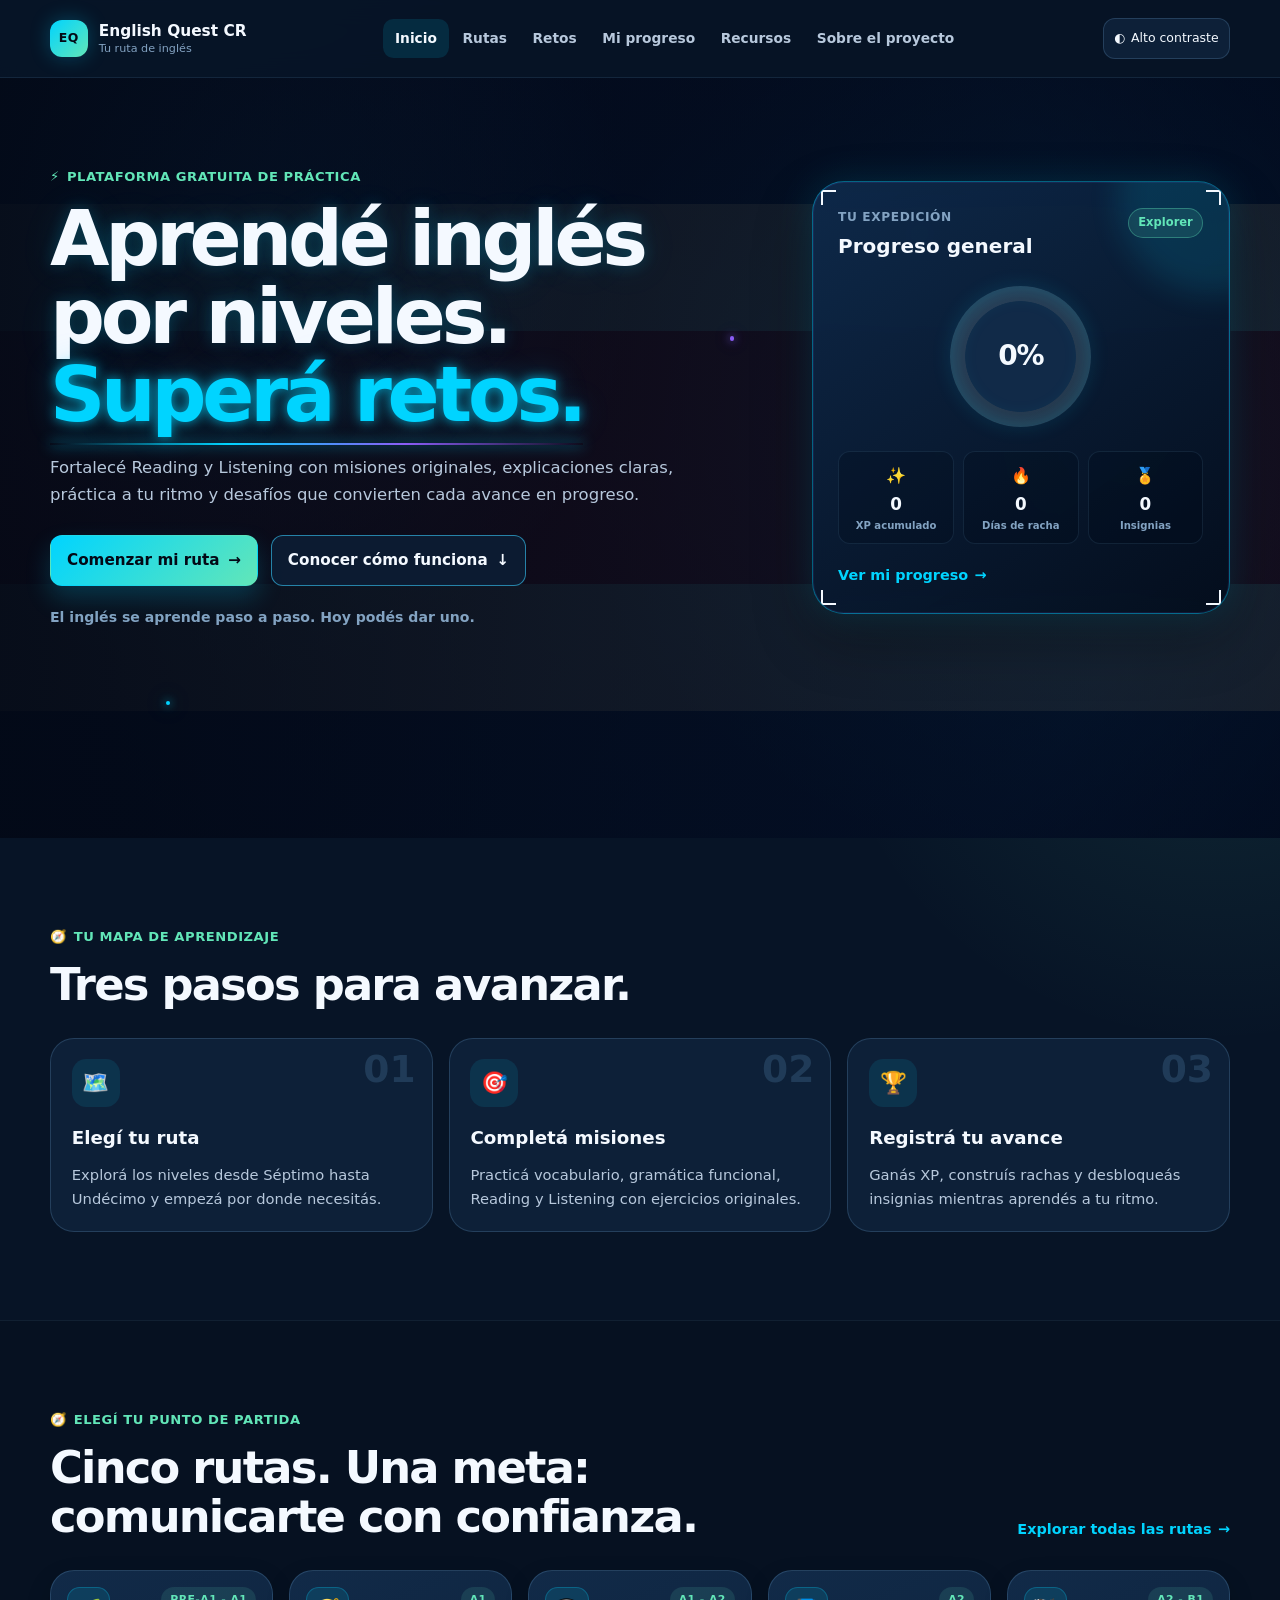
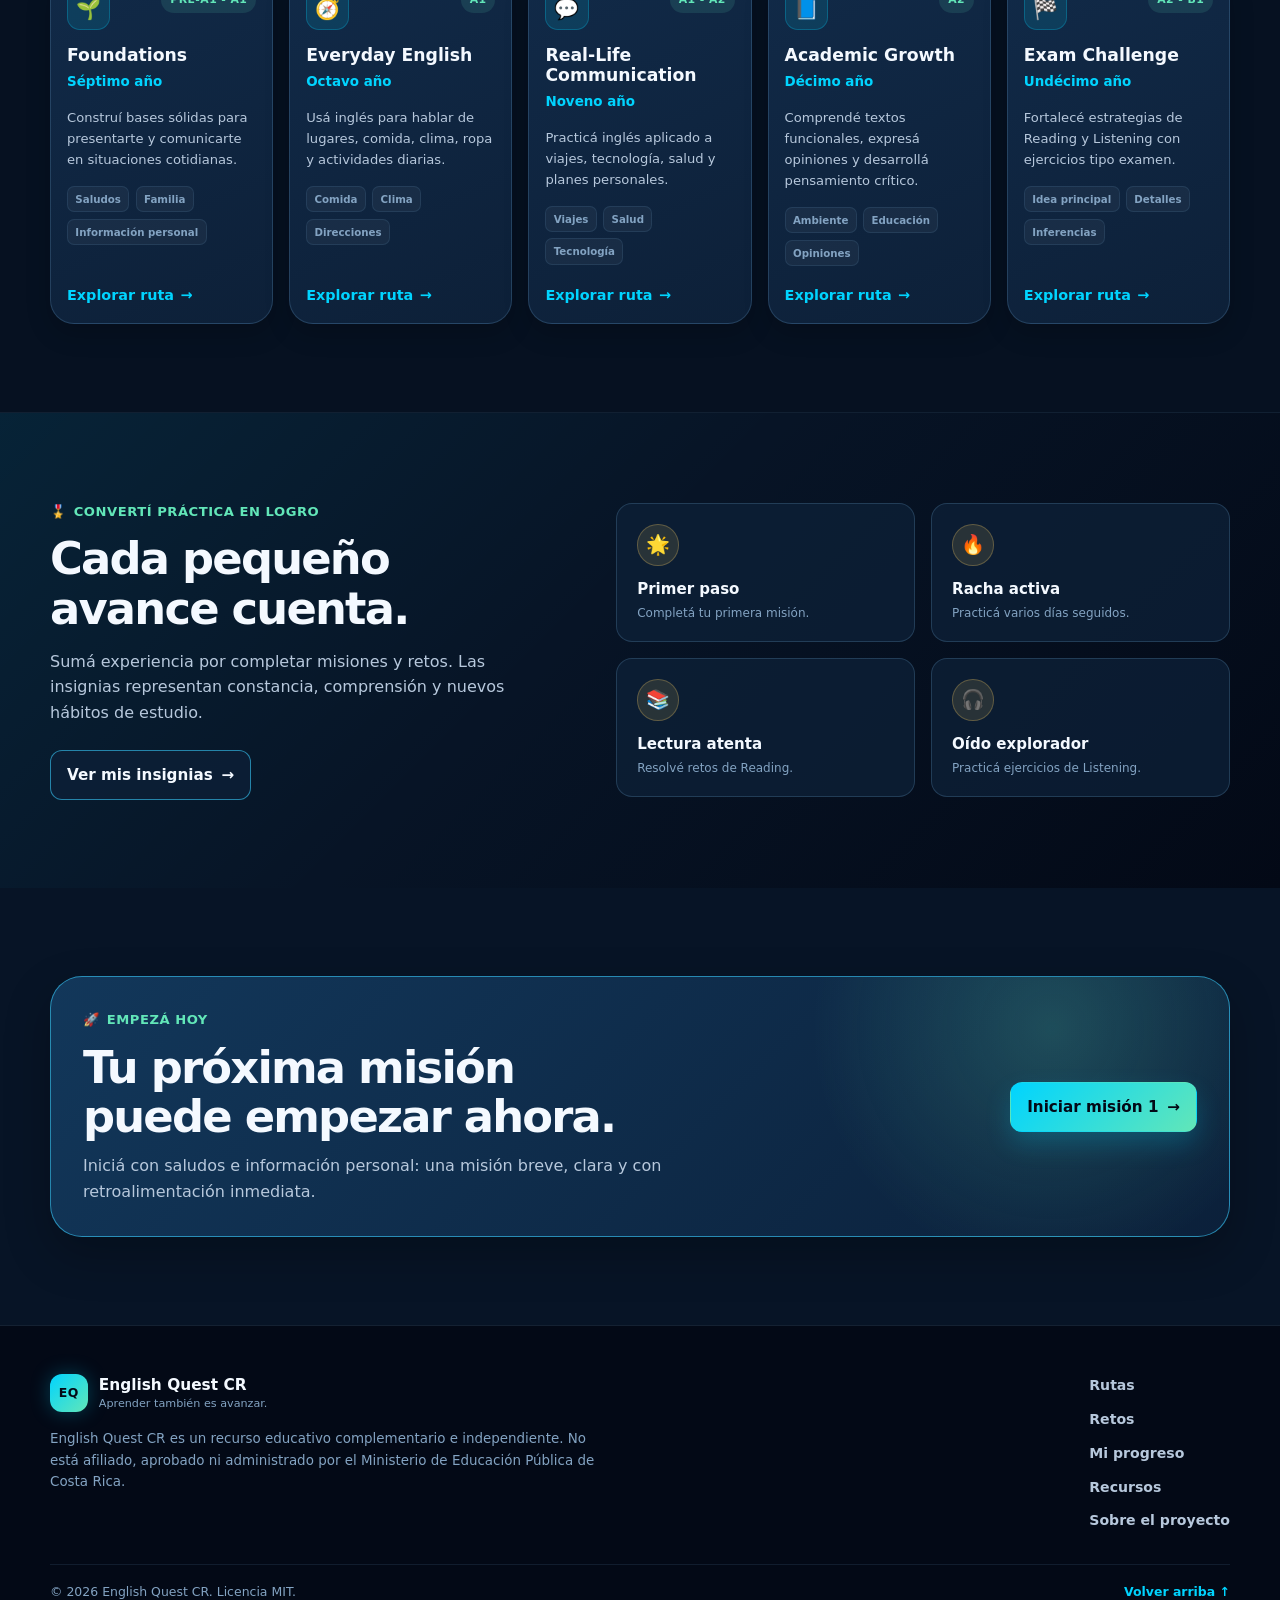
==== commit 631948fc: "Mejora hero con bandera de Costa Rica y efectos visuales" ====
--- a/index.html
+++ b/index.html
@@ -66,14 +66,31 @@
 
   <main id="main-content">
     <section class="hero section">
+      <div class="hero-background" aria-hidden="true">
+        <div class="hero-grid-effect"></div>
+        <div class="hero-scanlines"></div>
+        <div class="hero-glow hero-glow--one"></div>
+        <div class="hero-glow hero-glow--two"></div>
+
+        <span class="hero-particle particle--one"></span>
+        <span class="hero-particle particle--two"></span>
+        <span class="hero-particle particle--three"></span>
+        <span class="hero-particle particle--four"></span>
+        <span class="hero-particle particle--five"></span>
+        <span class="hero-particle particle--six"></span>
+      </div>
+
       <div class="container hero-grid">
-        <div>
+        <div class="hero-copy">
           <p class="eyebrow">
             <span aria-hidden="true">⚡</span>
             Plataforma gratuita de práctica
           </p>
 
-          <h1>Aprendé inglés por niveles. <span>Superá retos.</span></h1>
+          <h1>
+            Aprendé inglés por niveles.
+            <span>Superá retos.</span>
+          </h1>
 
           <p class="hero-description">
             Fortalecé Reading y Listening con misiones originales,
@@ -83,12 +100,12 @@
 
           <div class="hero-actions">
             <a class="button button-primary" href="pages/levels.html">
-              Comenzar mi ruta
+              <span>Comenzar mi ruta</span>
               <span aria-hidden="true">→</span>
             </a>
 
             <a class="button button-secondary" href="#como-funciona">
-              Conocer cómo funciona
+              <span>Conocer cómo funciona</span>
               <span aria-hidden="true">↓</span>
             </a>
           </div>
@@ -99,6 +116,11 @@
         </div>
 
         <aside class="quest-panel" aria-labelledby="quest-panel-title">
+          <span class="panel-corner panel-corner--top-left" aria-hidden="true"></span>
+          <span class="panel-corner panel-corner--top-right" aria-hidden="true"></span>
+          <span class="panel-corner panel-corner--bottom-left" aria-hidden="true"></span>
+          <span class="panel-corner panel-corner--bottom-right" aria-hidden="true"></span>
+
           <div class="quest-panel-top">
             <div>
               <p class="panel-label">Tu expedición</p>
@@ -177,21 +199,21 @@
         </div>
 
         <div class="steps-grid">
-          <article class="step-card">
+          <article class="step-card reveal-card">
             <span class="step-number" aria-hidden="true">01</span>
             <span class="step-icon" aria-hidden="true">🗺️</span>
             <h3>Elegí tu ruta</h3>
             <p>Explorá los niveles desde Séptimo hasta Undécimo y empezá por donde necesitás.</p>
           </article>
 
-          <article class="step-card">
+          <article class="step-card reveal-card">
             <span class="step-number" aria-hidden="true">02</span>
             <span class="step-icon" aria-hidden="true">🎯</span>
             <h3>Completá misiones</h3>
             <p>Practicá vocabulario, gramática funcional, Reading y Listening con ejercicios originales.</p>
           </article>
 
-          <article class="step-card">
+          <article class="step-card reveal-card">
             <span class="step-number" aria-hidden="true">03</span>
             <span class="step-icon" aria-hidden="true">🏆</span>
             <h3>Registrá tu avance</h3>
@@ -242,31 +264,31 @@
           </p>
 
           <a class="button button-secondary" href="pages/progress.html">
-            Ver mis insignias
+            <span>Ver mis insignias</span>
             <span aria-hidden="true">→</span>
           </a>
         </div>
 
         <div class="badge-showcase" aria-label="Ejemplos de insignias">
-          <article class="badge-card">
+          <article class="badge-card reveal-card">
             <span class="badge-icon" aria-hidden="true">🌟</span>
             <h3>Primer paso</h3>
             <p>Completá tu primera misión.</p>
           </article>
 
-          <article class="badge-card">
+          <article class="badge-card reveal-card">
             <span class="badge-icon" aria-hidden="true">🔥</span>
             <h3>Racha activa</h3>
             <p>Practicá varios días seguidos.</p>
           </article>
 
-          <article class="badge-card">
+          <article class="badge-card reveal-card">
             <span class="badge-icon" aria-hidden="true">📚</span>
             <h3>Lectura atenta</h3>
             <p>Resolvé retos de Reading.</p>
           </article>
 
-          <article class="badge-card">
+          <article class="badge-card reveal-card">
             <span class="badge-icon" aria-hidden="true">🎧</span>
             <h3>Oído explorador</h3>
             <p>Practicá ejercicios de Listening.</p>
@@ -277,7 +299,7 @@
 
     <section class="section diagnostic-section" aria-labelledby="diagnostic-title">
       <div class="container">
-        <div class="diagnostic-card">
+        <div class="diagnostic-card reveal-card">
           <div>
             <p class="eyebrow">
               <span aria-hidden="true">🚀</span>
@@ -291,7 +313,7 @@
           </div>
 
           <a class="button button-primary" href="pages/mission.html?mission=seventh-mission-1">
-            Iniciar misión 1
+            <span>Iniciar misión 1</span>
             <span aria-hidden="true">→</span>
           </a>
         </div>
--- a/assets/css/styles.css
+++ b/assets/css/styles.css
@@ -1,30 +1,26 @@
 :root {
   --bg: #071426;
-  --bg-deep: #040b16;
+  --bg-deep: #030916;
   --surface: #0d2038;
   --surface-elevated: #112a48;
   --surface-soft: #10243f;
   --border: rgba(139, 206, 255, 0.18);
-  --border-strong: rgba(57, 207, 255, 0.48);
-
+  --border-strong: rgba(57, 207, 255, 0.58);
   --text: #f4f9ff;
   --text-muted: #b7c8dc;
   --text-soft: #83a3c2;
-
   --blue: #2e8cff;
   --cyan: #00d4ff;
   --mint: #62e6b8;
+  --violet: #8b5cf6;
   --yellow: #ffd166;
   --danger: #ff8b9a;
-
   --shadow: 0 18px 45px rgba(0, 0, 0, 0.25);
   --shadow-soft: 0 10px 24px rgba(0, 0, 0, 0.18);
-
   --radius-sm: 0.75rem;
   --radius-md: 1rem;
   --radius-lg: 1.5rem;
   --radius-xl: 2rem;
-
   --container: 1180px;
   --transition: 180ms ease;
 }
@@ -46,33 +42,30 @@
     radial-gradient(circle at 10% -10%, rgba(0, 212, 255, 0.14), transparent 30rem),
     radial-gradient(circle at 95% 20%, rgba(98, 230, 184, 0.1), transparent 25rem),
     var(--bg);
-  font-family:
-    Inter, ui-sans-serif, system-ui, -apple-system, BlinkMacSystemFont,
-    "Segoe UI", sans-serif;
+  font-family: Inter, ui-sans-serif, system-ui, -apple-system, BlinkMacSystemFont, "Segoe UI", sans-serif;
   line-height: 1.6;
 }
 
+body.menu-open {
+  overflow: hidden;
+}
+
 body.high-contrast {
-  --bg: #000000;
-  --bg-deep: #000000;
+  --bg: #000;
+  --bg-deep: #000;
   --surface: #080808;
   --surface-elevated: #121212;
   --surface-soft: #101010;
-  --border: #ffffff;
-  --border-strong: #ffff00;
-  --text: #ffffff;
-  --text-muted: #ffffff;
-  --text-soft: #ffffff;
-  --blue: #00d4ff;
-  --cyan: #00ffff;
+  --border: #fff;
+  --border-strong: #ff0;
+  --text: #fff;
+  --text-muted: #fff;
+  --text-soft: #fff;
+  --cyan: #0ff;
   --mint: #8cff00;
-  --yellow: #ffff00;
+  --yellow: #ff0;
   --shadow: none;
   --shadow-soft: none;
-}
-
-body.menu-open {
-  overflow: hidden;
 }
 
 img,
@@ -148,7 +141,9 @@
   border: 0;
 }
 
-/* Header */
+/* =========================================================
+   HEADER
+   ========================================================= */
 
 .site-header {
   position: sticky;
@@ -162,15 +157,15 @@
 .header-content {
   display: grid;
   grid-template-columns: 1fr auto auto;
+  gap: 0.65rem;
   align-items: center;
   min-height: 4.8rem;
-  gap: 0.65rem;
 }
 
 .brand {
   display: inline-flex;
+  gap: 0.7rem;
   align-items: center;
-  gap: 0.7rem;
   width: fit-content;
   color: var(--text);
 }
@@ -215,10 +210,7 @@
   background: var(--surface);
   border: 1px solid var(--border);
   border-radius: var(--radius-sm);
-  transition:
-    background var(--transition),
-    border-color var(--transition),
-    transform var(--transition);
+  transition: background var(--transition), border-color var(--transition), transform var(--transition);
 }
 
 .menu-toggle:hover,
@@ -265,9 +257,7 @@
   border-radius: 0.65rem;
   font-size: 0.92rem;
   font-weight: 700;
-  transition:
-    color var(--transition),
-    background var(--transition);
+  transition: color var(--transition), background var(--transition);
 }
 
 .nav-link:hover,
@@ -277,43 +267,208 @@
   background: rgba(0, 212, 255, 0.12);
 }
 
-/* Hero */
+/* =========================================================
+   HERO PRINCIPAL
+   ========================================================= */
 
 .hero {
   position: relative;
+  isolation: isolate;
   overflow: hidden;
-  padding-top: 4.6rem;
-  background-image:
-    linear-gradient(120deg, rgba(4, 11, 22, 0.1), rgba(4, 11, 22, 0.85)),
-    linear-gradient(rgba(139, 206, 255, 0.055) 1px, transparent 1px),
-    linear-gradient(90deg, rgba(139, 206, 255, 0.055) 1px, transparent 1px);
-  background-size: auto, 2rem 2rem, 2rem 2rem;
-}
-
-.hero::after {
+  min-height: min(760px, 90vh);
+  padding-top: clamp(5rem, 10vw, 8rem);
+  padding-bottom: clamp(4rem, 9vw, 7rem);
+  background:
+    radial-gradient(ellipse 65% 85% at 90% 45%, rgba(0, 212, 255, 0.16), transparent 72%),
+    radial-gradient(ellipse 55% 90% at 10% 5%, rgba(139, 92, 246, 0.12), transparent 70%),
+    linear-gradient(120deg, #030916 0%, #061326 48%, #071d3a 100%);
+}
+
+/* Viñeta oscura: garantiza legibilidad sobre la bandera */
+.hero::before {
   position: absolute;
-  width: 18rem;
-  height: 18rem;
-  right: -8rem;
-  bottom: -10rem;
+  z-index: -1;
+  inset: 0;
+  pointer-events: none;
   content: "";
+  background:
+    radial-gradient(circle at center, transparent 22%, rgba(1, 6, 16, 0.18) 68%, rgba(1, 6, 16, 0.72) 100%);
+}
+
+/* Contenido siempre encima de la bandera */
+.hero-grid {
+  position: relative;
+  z-index: 4;
+  display: grid;
+  gap: 2.5rem;
+  align-items: center;
+}
+
+/* =========================================================
+   BANDERA DE COSTA RICA COMO FONDO COMPLETO
+   El HTML requerido:
+   <div class="hero-effects">
+     <div class="costa-rica-flag">
+       <span class="flag-wave"></span>
+       <span class="flag-stripe flag-blue-top"></span>
+       <span class="flag-stripe flag-white-top"></span>
+       <span class="flag-stripe flag-red"></span>
+       <span class="flag-stripe flag-white-bottom"></span>
+       <span class="flag-stripe flag-blue-bottom"></span>
+     </div>
+   </div>
+   ========================================================= */
+
+.hero-effects {
+  position: absolute;
+  z-index: 0;
+  inset: 0;
+  overflow: hidden;
+  pointer-events: none;
+}
+
+/* La bandera cubre el 100% del hero */
+.costa-rica-flag {
+  position: absolute;
+  inset: 0;
+  width: 100%;
+  height: 100%;
+  overflow: hidden;
+  opacity: 0.17;
+  filter: saturate(1.1) contrast(1.06);
+  transform-origin: center;
+  animation: flag-background-drift 18s ease-in-out infinite alternate;
+}
+
+.flag-stripe {
+  position: absolute;
+  right: 0;
+  left: 0;
+  width: 100%;
+}
+
+/* Proporciones oficiales: azul, blanco, rojo doble, blanco, azul */
+.flag-blue-top {
+  top: 0;
+  height: 16.666%;
+  background: #002b7f;
+}
+
+.flag-white-top {
+  top: 16.666%;
+  height: 16.667%;
+  background: #fff;
+}
+
+.flag-red {
+  top: 33.333%;
+  height: 33.334%;
+  background: #ce1126;
+}
+
+.flag-white-bottom {
+  top: 66.667%;
+  height: 16.667%;
+  background: #fff;
+}
+
+.flag-blue-bottom {
+  bottom: 0;
+  height: 16.666%;
+  background: #002b7f;
+}
+
+/* Oscurece la bandera para no afectar texto, botones ni panel */
+.hero-effects::before {
+  position: absolute;
+  z-index: 2;
+  inset: 0;
+  content: "";
+  background:
+    linear-gradient(
+      90deg,
+      rgba(3, 9, 22, 0.9) 0%,
+      rgba(3, 9, 22, 0.72) 43%,
+      rgba(3, 9, 22, 0.58) 100%
+    ),
+    radial-gradient(circle at 18% 26%, rgba(0, 212, 255, 0.14), transparent 34%);
+}
+
+/* Reflejo de luz con movimiento sutil */
+.flag-wave {
+  position: absolute;
+  z-index: 3;
+  top: -20%;
+  bottom: -20%;
+  left: -55%;
+  width: 42%;
+  opacity: 0.38;
+  background: linear-gradient(
+    105deg,
+    transparent 16%,
+    rgba(255, 255, 255, 0.62) 50%,
+    transparent 84%
+  );
+  transform: skewX(-18deg);
+  animation: flag-light-sweep 9s ease-in-out infinite;
+}
+
+/* Chispas ambientales, si existen en el HTML */
+.spark {
+  position: absolute;
+  z-index: 4;
+  width: 0.38rem;
+  height: 0.38rem;
   background: var(--cyan);
   border-radius: 50%;
-  opacity: 0.11;
-  filter: blur(30px);
-  pointer-events: none;
-}
-
-.hero-grid {
-  display: grid;
-  align-items: center;
-  gap: 2.5rem;
-}
+  box-shadow: 0 0 8px var(--cyan), 0 0 20px rgba(0, 212, 255, 0.52);
+  animation: spark-drift 5.5s ease-in-out infinite;
+}
+
+.spark-one {
+  top: 20%;
+  right: 28%;
+  animation-delay: -1s;
+}
+
+.spark-two {
+  top: 63%;
+  right: 13%;
+  width: 0.28rem;
+  height: 0.28rem;
+  background: var(--violet);
+  box-shadow: 0 0 8px var(--violet), 0 0 20px rgba(139, 92, 246, 0.46);
+  animation-delay: -3.4s;
+  animation-duration: 7.2s;
+}
+
+.spark-three {
+  top: 82%;
+  left: 13%;
+  width: 0.25rem;
+  height: 0.25rem;
+  animation-delay: -2.1s;
+}
+
+.spark-four {
+  top: 34%;
+  left: 57%;
+  width: 0.3rem;
+  height: 0.3rem;
+  background: var(--violet);
+  box-shadow: 0 0 8px var(--violet), 0 0 20px rgba(139, 92, 246, 0.46);
+  animation-delay: -4.8s;
+  animation-duration: 7.2s;
+}
+
+/* =========================================================
+   TEXTO DEL HERO
+   ========================================================= */
 
 .eyebrow {
   display: flex;
+  gap: 0.45rem;
   align-items: center;
-  gap: 0.45rem;
   margin: 0 0 0.8rem;
   color: var(--mint);
   font-size: 0.82rem;
@@ -336,10 +491,27 @@
   font-size: clamp(2.35rem, 9vw, 4.8rem);
   line-height: 1.02;
   letter-spacing: -0.055em;
+  text-shadow: 0 0 16px rgba(0, 212, 255, 0.2), 0 0 42px rgba(0, 212, 255, 0.1);
 }
 
 .hero h1 span {
+  position: relative;
+  display: inline-block;
   color: var(--cyan);
+  text-shadow: 0 0 12px rgba(0, 212, 255, 0.7), 0 0 32px rgba(0, 212, 255, 0.28);
+}
+
+.hero h1 span::after {
+  position: absolute;
+  right: 0;
+  bottom: -0.14em;
+  left: 0;
+  height: 2px;
+  content: "";
+  background: linear-gradient(90deg, transparent, var(--cyan), var(--violet), transparent);
+  box-shadow: 0 0 14px var(--cyan);
+  transform-origin: left;
+  animation: title-line 3.5s ease-in-out infinite;
 }
 
 .hero-description {
@@ -356,27 +528,59 @@
   margin-top: 1.7rem;
 }
 
+.motivation {
+  margin: 1.3rem 0 0;
+  color: var(--text-soft);
+  font-size: 0.88rem;
+  font-weight: 700;
+}
+
+/* =========================================================
+   BOTONES Y ENLACES
+   ========================================================= */
+
 .button {
+  position: relative;
   display: inline-flex;
+  gap: 0.55rem;
   align-items: center;
   justify-content: center;
   min-height: 3rem;
-  gap: 0.55rem;
+  isolation: isolate;
+  overflow: hidden;
   padding: 0.75rem 1rem;
   border: 1px solid transparent;
   border-radius: var(--radius-sm);
   font-size: 0.95rem;
   font-weight: 800;
   text-align: center;
-  transition:
-    transform var(--transition),
-    box-shadow var(--transition),
-    background var(--transition),
-    border-color var(--transition);
-}
-
-.button:hover {
-  transform: translateY(-2px);
+  transition: transform var(--transition), box-shadow var(--transition), background var(--transition), border-color var(--transition), filter var(--transition);
+}
+
+.button::before {
+  position: absolute;
+  z-index: -1;
+  top: 0;
+  bottom: 0;
+  left: -130%;
+  width: 55%;
+  pointer-events: none;
+  content: "";
+  background: linear-gradient(90deg, transparent, rgba(255, 255, 255, 0.36), transparent);
+  transform: skewX(-22deg);
+  transition: left 560ms ease;
+}
+
+.button:hover,
+.button:focus-visible {
+  transform: translateY(-4px) scale(1.01);
+  filter: brightness(1.08);
+  box-shadow: 0 0 16px rgba(0, 212, 255, 0.4), 0 0 34px rgba(0, 212, 255, 0.14);
+}
+
+.button:hover::before,
+.button:focus-visible::before {
+  left: 150%;
 }
 
 .button-primary {
@@ -385,10 +589,6 @@
   box-shadow: 0 12px 26px rgba(0, 212, 255, 0.2);
 }
 
-.button-primary:hover {
-  box-shadow: 0 16px 30px rgba(0, 212, 255, 0.32);
-}
-
 .button-secondary {
   color: var(--text);
   background: rgba(13, 32, 56, 0.8);
@@ -399,26 +599,42 @@
   background: var(--surface-elevated);
 }
 
-.motivation {
-  margin: 1.3rem 0 0;
-  color: var(--text-soft);
-  font-size: 0.88rem;
-  font-weight: 700;
-}
+.text-link {
+  display: inline-flex;
+  gap: 0.4rem;
+  align-items: center;
+  color: var(--cyan);
+  font-size: 0.9rem;
+  font-weight: 800;
+}
+
+.text-link:hover {
+  color: var(--mint);
+}
+
+/* =========================================================
+   PANEL DE PROGRESO
+   ========================================================= */
 
 .quest-panel {
   position: relative;
+  z-index: 4;
+  isolation: isolate;
+  overflow: hidden;
   padding: 1.35rem;
-  overflow: hidden;
-  background:
-    linear-gradient(145deg, rgba(17, 42, 72, 0.98), rgba(8, 22, 40, 0.98));
-  border: 1px solid var(--border);
+  background: linear-gradient(145deg, rgba(14, 42, 76, 0.92), rgba(3, 13, 28, 0.94));
+  border: 1px solid rgba(0, 212, 255, 0.42);
   border-radius: var(--radius-xl);
-  box-shadow: var(--shadow);
+  box-shadow:
+    inset 0 0 0 1px rgba(139, 92, 246, 0.1),
+    0 0 34px rgba(0, 212, 255, 0.14),
+    0 24px 60px rgba(0, 0, 0, 0.32);
+  backdrop-filter: blur(12px);
 }
 
 .quest-panel::before {
   position: absolute;
+  z-index: -2;
   top: -5rem;
   right: -5rem;
   width: 12rem;
@@ -426,21 +642,72 @@
   content: "";
   background: var(--cyan);
   border-radius: 50%;
-  opacity: 0.11;
   filter: blur(15px);
+  opacity: 0.12;
+}
+
+.quest-panel::after {
+  position: absolute;
+  z-index: -1;
+  top: 0;
+  bottom: 0;
+  left: -120%;
+  width: 52%;
+  pointer-events: none;
+  content: "";
+  background: linear-gradient(110deg, transparent, rgba(135, 241, 255, 0.2), transparent);
+  transform: skewX(-22deg);
+  animation: panel-shine 8s ease-in-out infinite;
+}
+
+.panel-corner {
+  position: absolute;
+  z-index: 2;
+  width: 15px;
+  height: 15px;
+  pointer-events: none;
+  border-color: var(--cyan);
+}
+
+.panel-corner--top-left {
+  top: 8px;
+  left: 8px;
+  border-top: 2px solid;
+  border-left: 2px solid;
+}
+
+.panel-corner--top-right {
+  top: 8px;
+  right: 8px;
+  border-top: 2px solid;
+  border-right: 2px solid;
+}
+
+.panel-corner--bottom-left {
+  bottom: 8px;
+  left: 8px;
+  border-bottom: 2px solid;
+  border-left: 2px solid;
+}
+
+.panel-corner--bottom-right {
+  right: 8px;
+  bottom: 8px;
+  border-right: 2px solid;
+  border-bottom: 2px solid;
 }
 
 .quest-panel-top,
-.quest-stats,
-.text-link {
+.quest-stats {
   position: relative;
+  z-index: 1;
 }
 
 .quest-panel-top {
   display: flex;
+  gap: 0.7rem;
   align-items: flex-start;
   justify-content: space-between;
-  gap: 0.7rem;
 }
 
 .panel-label {
@@ -478,7 +745,7 @@
     radial-gradient(closest-side, var(--surface-elevated) 78%, transparent 79% 100%),
     conic-gradient(var(--mint) 0deg, rgba(255, 255, 255, 0.12) 0deg);
   border-radius: 50%;
-  box-shadow: inset 0 0 25px rgba(0, 212, 255, 0.1);
+  box-shadow: inset 0 0 25px rgba(0, 212, 255, 0.22), 0 0 20px rgba(0, 212, 255, 0.12);
 }
 
 .progress-ring span {
@@ -497,8 +764,8 @@
 
 .stat {
   display: grid;
+  padding: 0.7rem 0.3rem;
   place-items: center;
-  padding: 0.7rem 0.3rem;
   text-align: center;
   background: rgba(4, 11, 22, 0.24);
   border: 1px solid rgba(139, 206, 255, 0.1);
@@ -524,20 +791,9 @@
   line-height: 1.2;
 }
 
-.text-link {
-  display: inline-flex;
-  align-items: center;
-  gap: 0.4rem;
-  color: var(--cyan);
-  font-size: 0.9rem;
-  font-weight: 800;
-}
-
-.text-link:hover {
-  color: var(--mint);
-}
-
-/* Levels */
+/* =========================================================
+   TARJETAS Y SECCIONES PRINCIPALES
+   ========================================================= */
 
 .level-section {
   background: rgba(4, 11, 22, 0.3);
@@ -547,9 +803,9 @@
 
 .section-heading {
   display: flex;
+  gap: 1.2rem;
   align-items: end;
   justify-content: space-between;
-  gap: 1.2rem;
   margin-bottom: 1.8rem;
 }
 
@@ -571,9 +827,93 @@
   margin-inline: auto;
 }
 
+.steps-grid,
 .level-grid {
   display: grid;
   gap: 1rem;
+}
+
+.step-card,
+.level-card,
+.badge-card,
+.diagnostic-card {
+  position: relative;
+  isolation: isolate;
+  overflow: hidden;
+  transition: transform 260ms ease, border-color 260ms ease, box-shadow 260ms ease;
+}
+
+.step-card::after,
+.level-card::after,
+.badge-card::after,
+.diagnostic-card::after {
+  position: absolute;
+  z-index: -1;
+  inset: 0;
+  pointer-events: none;
+  content: "";
+  opacity: 0;
+  border: 1px solid rgba(0, 212, 255, 0.7);
+  border-radius: inherit;
+  box-shadow: 0 0 22px rgba(0, 212, 255, 0.22), inset 0 0 24px rgba(0, 212, 255, 0.06);
+  transition: opacity 260ms ease;
+}
+
+.step-card:hover,
+.level-card:hover,
+.badge-card:hover,
+.diagnostic-card:hover {
+  transform: translateY(-7px);
+  border-color: rgba(0, 212, 255, 0.66);
+  box-shadow: 0 20px 42px rgba(0, 0, 0, 0.25), 0 0 30px rgba(0, 212, 255, 0.1);
+}
+
+.step-card:hover::after,
+.level-card:hover::after,
+.badge-card:hover::after,
+.diagnostic-card:hover::after {
+  opacity: 1;
+}
+
+.step-card {
+  padding: 1.3rem;
+  background: var(--surface);
+  border: 1px solid var(--border);
+  border-radius: var(--radius-lg);
+}
+
+.step-number {
+  position: absolute;
+  top: 0.8rem;
+  right: 1rem;
+  color: rgba(139, 206, 255, 0.16);
+  font-size: 2.35rem;
+  font-weight: 900;
+  line-height: 1;
+}
+
+.step-icon {
+  display: grid;
+  width: 3rem;
+  height: 3rem;
+  margin-bottom: 1rem;
+  place-items: center;
+  background: rgba(0, 212, 255, 0.1);
+  border-radius: 0.9rem;
+  font-size: 1.35rem;
+}
+
+.step-card h3 {
+  position: relative;
+  margin: 0;
+  font-size: 1.14rem;
+}
+
+.step-card p {
+  position: relative;
+  margin: 0.65rem 0 0;
+  color: var(--text-muted);
+  font-size: 0.92rem;
 }
 
 .loading-message,
@@ -596,28 +936,17 @@
   flex-direction: column;
   min-height: 100%;
   padding: 1.2rem;
-  overflow: hidden;
   background: linear-gradient(155deg, var(--surface-elevated), var(--surface));
   border: 1px solid var(--border);
   border-radius: var(--radius-lg);
   box-shadow: var(--shadow-soft);
-  transition:
-    transform var(--transition),
-    border-color var(--transition),
-    box-shadow var(--transition);
-}
-
-.level-card:hover {
-  border-color: var(--border-strong);
-  box-shadow: var(--shadow);
-  transform: translateY(-4px);
 }
 
 .level-card-top {
   display: flex;
+  gap: 0.8rem;
   align-items: flex-start;
   justify-content: space-between;
-  gap: 0.8rem;
 }
 
 .level-icon {
@@ -684,66 +1013,8 @@
   margin-top: auto;
 }
 
-/* Steps */
-
-.how-section {
-  position: relative;
-}
-
-.steps-grid {
-  display: grid;
-  gap: 1rem;
-}
-
-.step-card {
-  position: relative;
-  padding: 1.3rem;
-  overflow: hidden;
-  background: var(--surface);
-  border: 1px solid var(--border);
-  border-radius: var(--radius-lg);
-}
-
-.step-number {
-  position: absolute;
-  top: 0.8rem;
-  right: 1rem;
-  color: rgba(139, 206, 255, 0.16);
-  font-size: 2.35rem;
-  font-weight: 900;
-  line-height: 1;
-}
-
-.step-icon {
-  display: grid;
-  width: 3rem;
-  height: 3rem;
-  margin-bottom: 1rem;
-  place-items: center;
-  background: rgba(0, 212, 255, 0.1);
-  border-radius: 0.9rem;
-  font-size: 1.35rem;
-}
-
-.step-card h3 {
-  position: relative;
-  margin: 0;
-  font-size: 1.14rem;
-}
-
-.step-card p {
-  position: relative;
-  margin: 0.65rem 0 0;
-  color: var(--text-muted);
-  font-size: 0.92rem;
-}
-
-/* Badges */
-
 .badges-section {
-  background:
-    linear-gradient(135deg, rgba(0, 212, 255, 0.08), transparent 45%),
-    var(--bg-deep);
+  background: linear-gradient(135deg, rgba(0, 212, 255, 0.08), transparent 45%, var(--bg-deep));
 }
 
 .badges-layout {
@@ -792,8 +1063,6 @@
   font-size: 0.75rem;
   line-height: 1.35;
 }
-
-/* Diagnostic */
 
 .diagnostic-section {
   padding-top: 0;
@@ -821,207 +1090,9 @@
   align-self: center;
 }
 
-/* Footer */
-
-.site-footer {
-  padding-top: 3rem;
-  background: var(--bg-deep);
-  border-top: 1px solid rgba(139, 206, 255, 0.12);
-}
-
-.footer-grid {
-  display: grid;
-  gap: 1.7rem;
-  padding-bottom: 2rem;
-}
-
-.footer-brand {
-  margin-bottom: 1rem;
-}
-
-.footer-disclaimer {
-  max-width: 65ch;
-  margin: 0;
-  color: var(--text-soft);
-  font-size: 0.84rem;
-}
-
-.footer-links {
-  display: grid;
-  align-content: start;
-  gap: 0.7rem;
-}
-
-.footer-links a {
-  width: fit-content;
-  color: var(--text-muted);
-  font-size: 0.88rem;
-  font-weight: 700;
-}
-
-.footer-links a:hover {
-  color: var(--cyan);
-}
-
-.footer-bottom {
-  display: flex;
-  flex-wrap: wrap;
-  justify-content: space-between;
-  gap: 0.8rem;
-  padding: 1.1rem 0;
-  color: var(--text-soft);
-  border-top: 1px solid rgba(139, 206, 255, 0.1);
-  font-size: 0.78rem;
-}
-
-.footer-bottom p {
-  margin: 0;
-}
-
-.footer-bottom a {
-  color: var(--cyan);
-  font-weight: 800;
-}
-
-/* Tablet */
-
-@media (min-width: 620px) {
-  .container {
-    width: min(calc(100% - 3rem), var(--container));
-  }
-
-  .section {
-    padding: 5.5rem 0;
-  }
-
-  .hero {
-    padding-top: 5.5rem;
-  }
-
-  .level-grid {
-    grid-template-columns: repeat(2, 1fr);
-  }
-
-  .steps-grid {
-    grid-template-columns: repeat(3, 1fr);
-  }
-
-  .diagnostic-card {
-    grid-template-columns: 1fr auto;
-    align-items: center;
-    padding: 2rem;
-  }
-
-  .footer-grid {
-    grid-template-columns: 1.5fr 1fr;
-  }
-
-  .footer-links {
-    justify-self: end;
-  }
-}
-
-/* Desktop */
-
-@media (min-width: 920px) {
-  .header-content {
-    grid-template-columns: auto 1fr auto;
-    gap: 1.4rem;
-  }
-
-  .menu-toggle {
-    display: none;
-  }
-
-  .contrast-label {
-    display: inline;
-  }
-
-  .main-navigation {
-    position: static;
-    display: flex;
-    justify-content: center;
-    gap: 0.1rem;
-    padding: 0;
-    background: transparent;
-    border: 0;
-    box-shadow: none;
-  }
-
-  .nav-link {
-    padding: 0.55rem 0.6rem;
-    font-size: 0.82rem;
-  }
-
-  .hero-grid {
-    grid-template-columns: minmax(0, 1.25fr) minmax(18rem, 0.75fr);
-    gap: 4rem;
-  }
-
-  .quest-panel {
-    padding: 1.6rem;
-  }
-
-  .level-grid {
-    grid-template-columns: repeat(5, 1fr);
-  }
-
-  .level-card {
-    padding: 1rem;
-  }
-
-  .level-card h3 {
-    font-size: 1.08rem;
-  }
-
-  .level-card p:not(.level-year) {
-    font-size: 0.82rem;
-  }
-
-  .topic-list li {
-    font-size: 0.64rem;
-  }
-
-  .badges-layout {
-    grid-template-columns: 0.9fr 1.1fr;
-    align-items: center;
-    gap: 4rem;
-  }
-
-  .badge-showcase {
-    gap: 1rem;
-  }
-
-  .badge-card {
-    padding: 1.25rem;
-  }
-}
-
-@media (min-width: 1120px) {
-  .nav-link {
-    padding-inline: 0.75rem;
-    font-size: 0.86rem;
-  }
-}
-
-/* Reduced motion */
-
-@media (prefers-reduced-motion: reduce) {
-  html {
-    scroll-behavior: auto;
-  }
-
-  *,
-  *::before,
-  *::after {
-    scroll-behavior: auto !important;
-    animation-duration: 0.01ms !important;
-    animation-iteration-count: 1 !important;
-    transition-duration: 0.01ms !important;
-  }
-}
-
-/* Mission pages */
+/* =========================================================
+   MISIONES Y LECCIONES
+   ========================================================= */
 
 .mission-hero {
   padding-top: 4.5rem;
@@ -1033,8 +1104,8 @@
 
 .back-link {
   display: inline-flex;
+  gap: 0.4rem;
   align-items: center;
-  gap: 0.4rem;
   margin-bottom: 1.4rem;
   color: var(--cyan);
   font-size: 0.92rem;
@@ -1099,8 +1170,8 @@
   line-height: 1.15;
 }
 
-.lesson-card > p:not(.eyebrow),
-.reading-card > p:not(.eyebrow),
+.lesson-card p:not(.eyebrow),
+.reading-card p:not(.eyebrow),
 .tip-card p {
   color: var(--text-muted);
 }
@@ -1207,8 +1278,8 @@
 
 .quiz-form {
   display: grid;
+  max-width: 850px;
   gap: 1rem;
-  max-width: 850px;
 }
 
 .quiz-form fieldset {
@@ -1230,8 +1301,8 @@
 
 .answer-option {
   display: flex;
+  gap: 0.7rem;
   align-items: center;
-  gap: 0.7rem;
   margin-top: 0.75rem;
   padding: 0.82rem;
   color: var(--text-muted);
@@ -1239,10 +1310,7 @@
   border: 1px solid rgba(139, 206, 255, 0.12);
   border-radius: var(--radius-sm);
   cursor: pointer;
-  transition:
-    transform var(--transition),
-    border-color var(--transition),
-    background var(--transition);
+  transition: transform var(--transition), border-color var(--transition), background var(--transition);
 }
 
 .answer-option:hover {
@@ -1265,9 +1333,9 @@
 .answer-option input {
   width: 1.05rem;
   height: 1.05rem;
+  flex: 0 0 auto;
   margin: 0;
   accent-color: var(--cyan);
-  flex: 0 0 auto;
 }
 
 .question-feedback {
@@ -1314,26 +1382,9 @@
   border-color: rgba(255, 209, 102, 0.42);
 }
 
-@media (min-width: 620px) {
-  .vocabulary-grid {
-    grid-template-columns: repeat(2, 1fr);
-  }
-
-  .lesson-card,
-  .tip-card,
-  .reading-card {
-    padding: 1.7rem;
-  }
-}
-
-@media (min-width: 900px) {
-  .mission-layout {
-    grid-template-columns: minmax(0, 1fr) minmax(16rem, 0.38fr);
-    gap: 1.3rem;
-  }
-}
-
-/* Progress page */
+/* =========================================================
+   PÁGINA DE PROGRESO
+   ========================================================= */
 
 .progress-summary-grid {
   display: grid;
@@ -1381,15 +1432,15 @@
 
 .mission-progress-list {
   display: grid;
+  max-width: 920px;
   gap: 0.8rem;
-  max-width: 920px;
 }
 
 .mission-progress-item {
   display: grid;
   grid-template-columns: auto 1fr;
+  gap: 0.9rem;
   align-items: center;
-  gap: 0.9rem;
   padding: 1rem;
   background: var(--surface);
   border: 1px solid var(--border);
@@ -1397,11 +1448,7 @@
 }
 
 .mission-progress-item.is-completed {
-  background: linear-gradient(
-    135deg,
-    rgba(98, 230, 184, 0.14),
-    var(--surface)
-  );
+  background: linear-gradient(135deg, rgba(98, 230, 184, 0.14), var(--surface));
   border-color: rgba(98, 230, 184, 0.44);
 }
 
@@ -1472,11 +1519,7 @@
 }
 
 .badge-card.is-earned {
-  background: linear-gradient(
-    145deg,
-    rgba(98, 230, 184, 0.18),
-    rgba(13, 32, 56, 0.88)
-  );
+  background: linear-gradient(145deg, rgba(98, 230, 184, 0.18), rgba(13, 32, 56, 0.88));
   border-color: rgba(98, 230, 184, 0.48);
 }
 
@@ -1485,6 +1528,184 @@
   background: rgba(98, 230, 184, 0.12);
 }
 
+/* =========================================================
+   FOOTER
+   ========================================================= */
+
+.site-footer {
+  padding-top: 3rem;
+  background: var(--bg-deep);
+  border-top: 1px solid rgba(139, 206, 255, 0.12);
+}
+
+.footer-grid {
+  display: grid;
+  gap: 1.7rem;
+  padding-bottom: 2rem;
+}
+
+.footer-brand {
+  margin-bottom: 1rem;
+}
+
+.footer-disclaimer {
+  max-width: 65ch;
+  margin: 0;
+  color: var(--text-soft);
+  font-size: 0.84rem;
+}
+
+.footer-links {
+  display: grid;
+  gap: 0.7rem;
+  align-content: start;
+}
+
+.footer-links a {
+  width: fit-content;
+  color: var(--text-muted);
+  font-size: 0.88rem;
+  font-weight: 700;
+}
+
+.footer-links a:hover {
+  color: var(--cyan);
+}
+
+.footer-bottom {
+  display: flex;
+  flex-wrap: wrap;
+  gap: 0.8rem;
+  justify-content: space-between;
+  padding: 1.1rem 0;
+  color: var(--text-soft);
+  border-top: 1px solid rgba(139, 206, 255, 0.1);
+  font-size: 0.78rem;
+}
+
+.footer-bottom p {
+  margin: 0;
+}
+
+.footer-bottom a {
+  color: var(--cyan);
+  font-weight: 800;
+}
+
+/* =========================================================
+   ANIMACIONES
+   ========================================================= */
+
+@keyframes flag-background-drift {
+  from {
+    transform: scale(1.02) translate3d(0, 0, 0);
+  }
+
+  to {
+    transform: scale(1.08) translate3d(-1.8%, -1%, 0);
+  }
+}
+
+@keyframes flag-light-sweep {
+  0%,
+  68%,
+  100% {
+    transform: translateX(0) skewX(-18deg);
+  }
+
+  84% {
+    transform: translateX(380%) skewX(-18deg);
+  }
+}
+
+@keyframes title-line {
+  0%,
+  100% {
+    opacity: 0.38;
+    transform: scaleX(0.72);
+  }
+
+  50% {
+    opacity: 1;
+    transform: scaleX(1);
+  }
+}
+
+@keyframes panel-shine {
+  0%,
+  72%,
+  100% {
+    left: -120%;
+  }
+
+  86% {
+    left: 150%;
+  }
+}
+
+@keyframes spark-drift {
+  0%,
+  100% {
+    opacity: 0.3;
+    transform: translate3d(0, 0, 0) scale(0.8);
+  }
+
+  50% {
+    opacity: 1;
+    transform: translate3d(15px, -32px, 0) scale(1.2);
+  }
+}
+
+/* =========================================================
+   RESPONSIVE
+   ========================================================= */
+
+@media (min-width: 620px) {
+  .container {
+    width: min(calc(100% - 3rem), var(--container));
+  }
+
+  .section {
+    padding: 5.5rem 0;
+  }
+
+  .hero {
+    padding-top: 5.5rem;
+  }
+
+  .level-grid {
+    grid-template-columns: repeat(2, 1fr);
+  }
+
+  .steps-grid {
+    grid-template-columns: repeat(3, 1fr);
+  }
+
+  .diagnostic-card {
+    grid-template-columns: 1fr auto;
+    align-items: center;
+    padding: 2rem;
+  }
+
+  .footer-grid {
+    grid-template-columns: 1.5fr 1fr;
+  }
+
+  .footer-links {
+    justify-self: end;
+  }
+
+  .vocabulary-grid {
+    grid-template-columns: repeat(2, 1fr);
+  }
+
+  .lesson-card,
+  .tip-card,
+  .reading-card {
+    padding: 1.7rem;
+  }
+}
+
 @media (min-width: 700px) {
   .progress-summary-grid {
     grid-template-columns: repeat(4, 1fr);
@@ -1498,4 +1719,141 @@
     grid-column: auto;
     justify-self: end;
   }
+}
+
+@media (min-width: 900px) {
+  .mission-layout {
+    grid-template-columns: minmax(0, 1fr) minmax(16rem, 0.38fr);
+    gap: 1.3rem;
+  }
+}
+
+@media (min-width: 920px) {
+  .header-content {
+    grid-template-columns: auto 1fr auto;
+    gap: 1.4rem;
+  }
+
+  .menu-toggle {
+    display: none;
+  }
+
+  .contrast-label {
+    display: inline;
+  }
+
+  .main-navigation {
+    position: static;
+    display: flex;
+    gap: 0.1rem;
+    justify-content: center;
+    padding: 0;
+    background: transparent;
+    border: 0;
+    box-shadow: none;
+  }
+
+  .nav-link {
+    padding: 0.55rem 0.6rem;
+    font-size: 0.82rem;
+  }
+
+  .hero-grid {
+    grid-template-columns: minmax(0, 1.25fr) minmax(18rem, 0.75fr);
+    gap: 4rem;
+  }
+
+  .quest-panel {
+    padding: 1.6rem;
+  }
+
+  .level-grid {
+    grid-template-columns: repeat(5, 1fr);
+  }
+
+  .level-card {
+    padding: 1rem;
+  }
+
+  .level-card h3 {
+    font-size: 1.08rem;
+  }
+
+  .level-card p:not(.level-year) {
+    font-size: 0.82rem;
+  }
+
+  .topic-list li {
+    font-size: 0.64rem;
+  }
+
+  .badges-layout {
+    grid-template-columns: 0.9fr 1.1fr;
+    gap: 4rem;
+    align-items: center;
+  }
+
+  .badge-showcase {
+    gap: 1rem;
+  }
+
+  .badge-card {
+    padding: 1.25rem;
+  }
+}
+
+@media (min-width: 1120px) {
+  .nav-link {
+    padding-inline: 0.75rem;
+    font-size: 0.86rem;
+  }
+}
+
+@media (max-width: 619px) {
+  .hero {
+    min-height: auto;
+  }
+
+  .costa-rica-flag {
+    opacity: 0.13;
+  }
+
+  .hero-effects::before {
+    background:
+      linear-gradient(
+        90deg,
+        rgba(3, 9, 22, 0.92) 0%,
+        rgba(3, 9, 22, 0.78) 100%
+      );
+  }
+
+  .section-heading {
+    align-items: flex-start;
+    flex-direction: column;
+  }
+}
+
+/* =========================================================
+   ACCESIBILIDAD
+   ========================================================= */
+
+body.high-contrast .costa-rica-flag,
+body.high-contrast .flag-wave,
+body.high-contrast .spark {
+  display: none;
+}
+
+@media (prefers-reduced-motion: reduce) {
+  html {
+    scroll-behavior: auto;
+  }
+
+  *,
+  *::before,
+  *::after {
+    scroll-behavior: auto !important;
+    animation-duration: 0.01ms !important;
+    animation-iteration-count: 1 !important;
+    transition-duration: 0.01ms !important;
+  }
 }
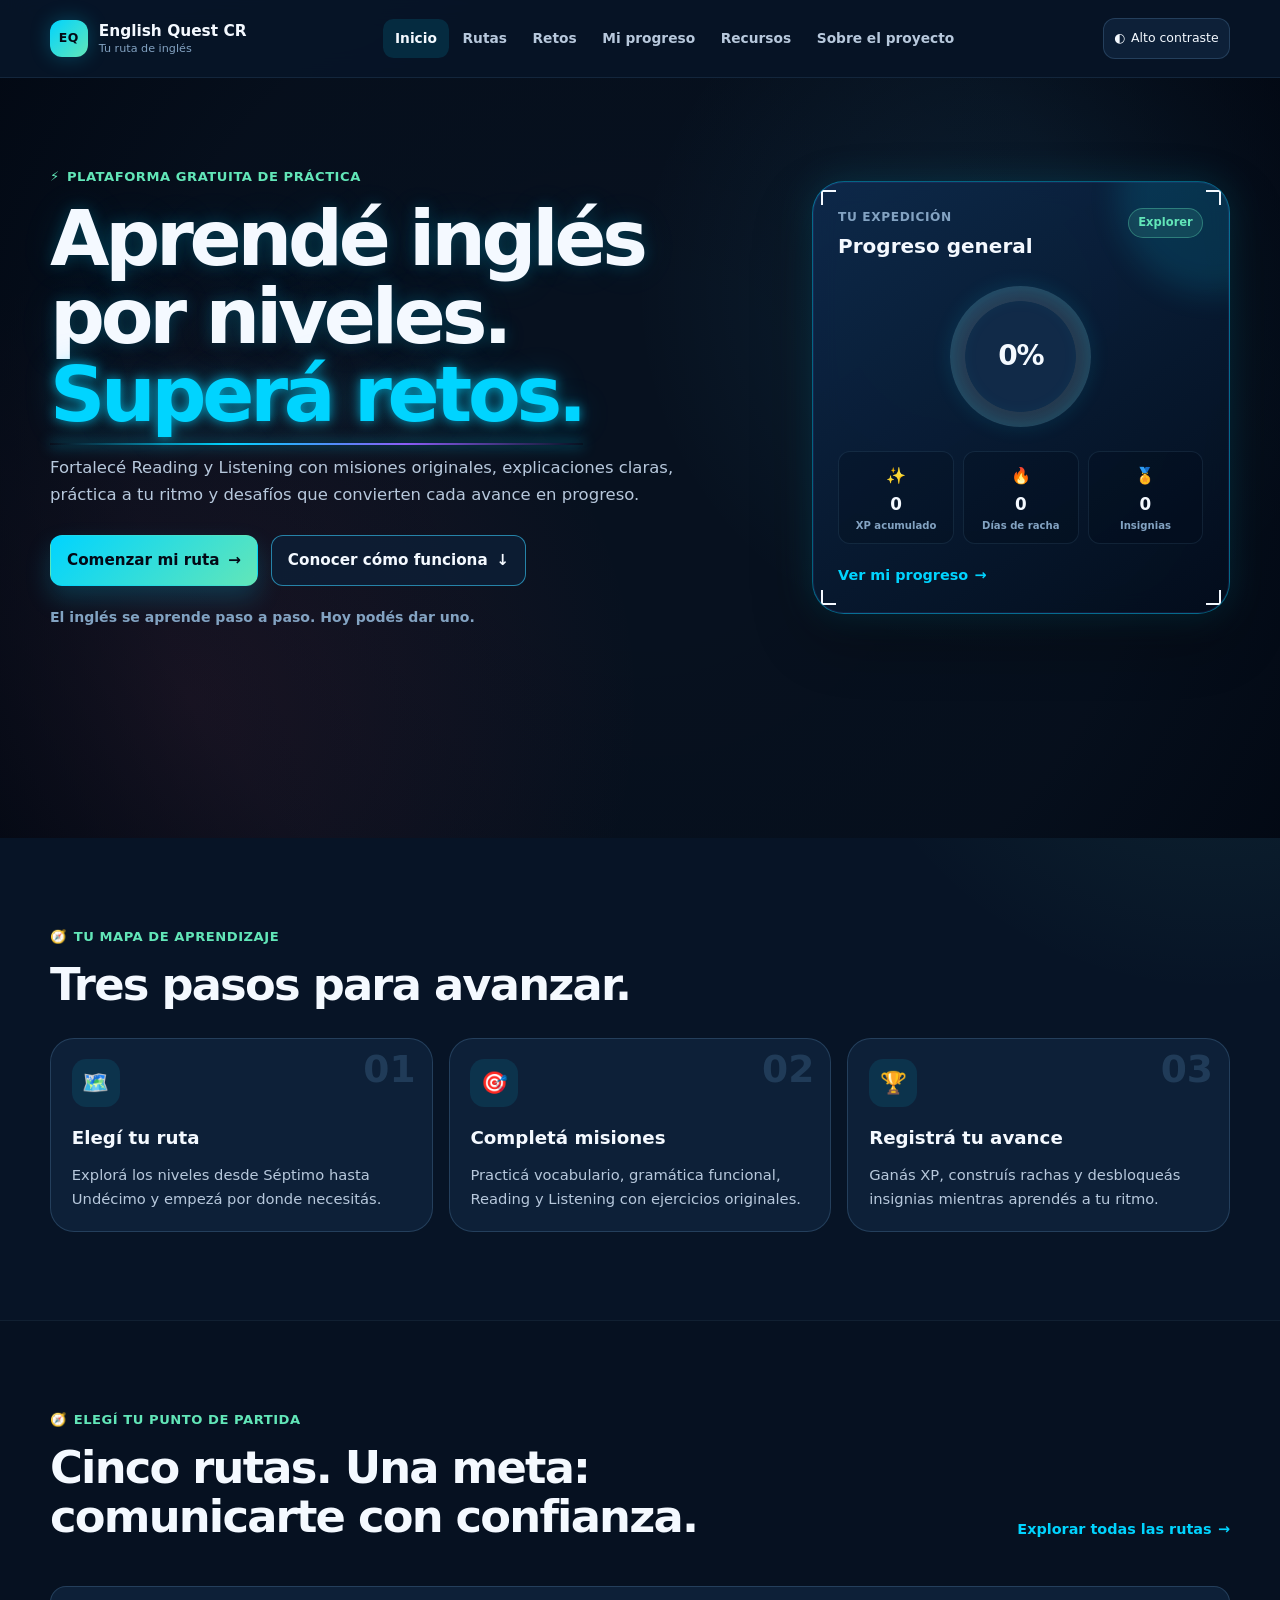
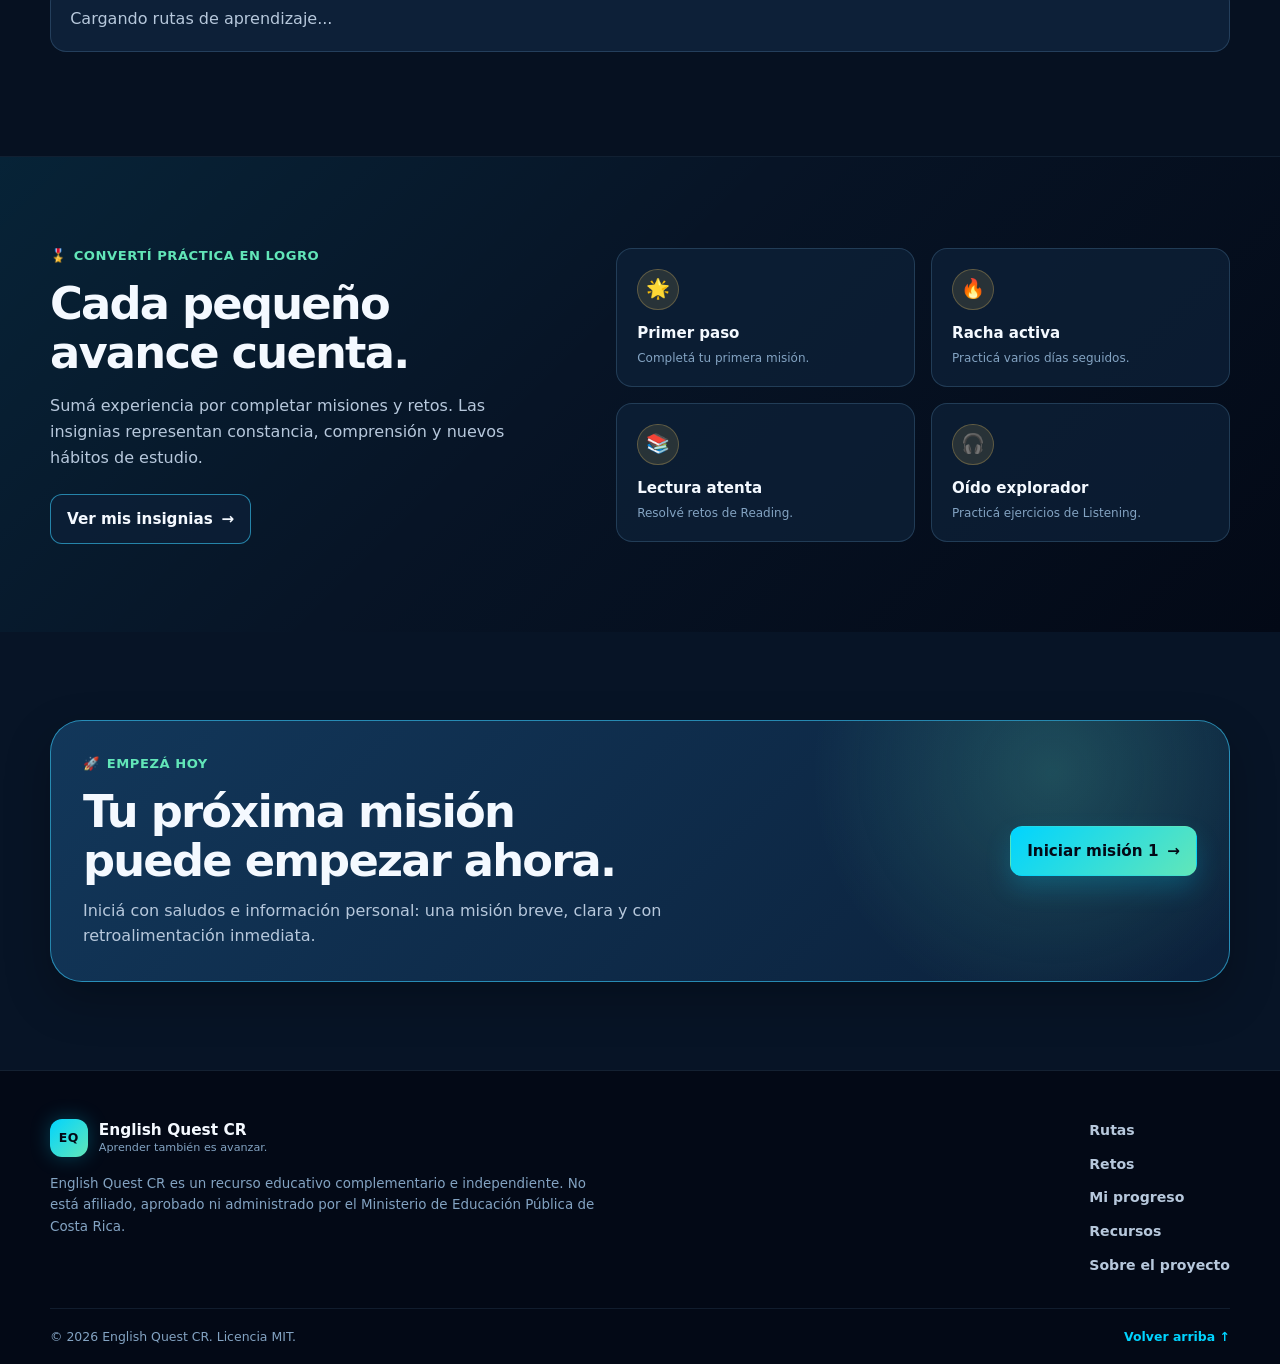
==== commit dbecede8: "fix: carga datos de misiones en index" ====
--- a/index.html
+++ b/index.html
@@ -10,6 +10,12 @@
   <title>English Quest CR | Tu ruta de inglés</title>
 
   <link rel="stylesheet" href="assets/css/styles.css">
+
+  <script src="data/seventh-missions.js" defer></script>
+  <script src="data/eighth-missions.js" defer></script>
+  <script src="data/ninth-missions.js" defer></script>
+  <script src="data/tenth-missions.js" defer></script>
+  <script src="data/eleventh-missions.js" defer></script>
   <script src="assets/js/app.js" defer></script>
 </head>
 
--- a/assets/css/styles.css
+++ b/assets/css/styles.css
@@ -1856,4 +1856,582 @@
     animation-iteration-count: 1 !important;
     transition-duration: 0.01ms !important;
   }
+}
+
+/* =========================================================
+   PÁGINA DE RUTAS
+   ========================================================= */
+
+.routes-list {
+  display: grid;
+  gap: 1.25rem;
+}
+
+.route-card {
+  padding: 1.25rem;
+  background: linear-gradient(145deg, var(--surface-elevated), var(--surface));
+  border: 1px solid var(--border);
+  border-radius: var(--radius-lg);
+  box-shadow: var(--shadow-soft);
+}
+
+.route-card--active {
+  border-color: rgba(0, 212, 255, 0.55);
+  box-shadow:
+    0 0 0 1px rgba(0, 212, 255, 0.08) inset,
+    0 16px 36px rgba(0, 0, 0, 0.18),
+    0 0 26px rgba(0, 212, 255, 0.08);
+}
+
+.route-card--locked {
+  opacity: 0.78;
+}
+
+.route-card-header {
+  display: grid;
+  grid-template-columns: auto 1fr;
+  gap: 1rem;
+  align-items: start;
+}
+
+.route-icon {
+  display: grid;
+  width: 3rem;
+  height: 3rem;
+  place-items: center;
+  background: rgba(0, 212, 255, 0.12);
+  border: 1px solid rgba(0, 212, 255, 0.22);
+  border-radius: 0.9rem;
+  font-size: 1.4rem;
+}
+
+.route-label {
+  margin: 0 0 0.2rem;
+  color: var(--cyan);
+  font-size: 0.75rem;
+  font-weight: 900;
+  letter-spacing: 0.05em;
+  text-transform: uppercase;
+}
+
+.route-card h3 {
+  margin: 0;
+  color: var(--text);
+  font-size: clamp(1.35rem, 4vw, 1.75rem);
+  line-height: 1.1;
+}
+
+.route-card-header p:not(.route-label) {
+  grid-column: 1 / -1;
+  margin: 0;
+  color: var(--text-muted);
+}
+
+.route-status {
+  grid-column: 2;
+  width: fit-content;
+  margin-top: 0.25rem;
+  padding: 0.27rem 0.55rem;
+  color: var(--text-soft);
+  background: rgba(255, 255, 255, 0.06);
+  border: 1px solid rgba(255, 255, 255, 0.12);
+  border-radius: 99rem;
+  font-size: 0.7rem;
+  font-weight: 800;
+}
+
+.route-status--active {
+  color: var(--mint);
+  background: rgba(98, 230, 184, 0.12);
+  border-color: rgba(98, 230, 184, 0.28);
+}
+
+.route-topics {
+  display: flex;
+  flex-wrap: wrap;
+  gap: 0.45rem;
+  margin: 1.2rem 0;
+}
+
+.route-topics span {
+  padding: 0.3rem 0.52rem;
+  color: var(--text-soft);
+  background: rgba(255, 255, 255, 0.045);
+  border: 1px solid rgba(139, 206, 255, 0.1);
+  border-radius: 0.5rem;
+  font-size: 0.72rem;
+  font-weight: 700;
+}
+
+.missions-grid {
+  display: grid;
+  gap: 0.85rem;
+}
+
+.mission-card {
+  display: flex;
+  flex-direction: column;
+  min-height: 100%;
+  padding: 1rem;
+  background: rgba(4, 11, 22, 0.28);
+  border: 1px solid rgba(139, 206, 255, 0.14);
+  border-radius: var(--radius-md);
+}
+
+.mission-card--available {
+  border-color: rgba(0, 212, 255, 0.4);
+  background: linear-gradient(145deg, rgba(0, 212, 255, 0.1), rgba(4, 11, 22, 0.28));
+}
+
+.mission-card--locked {
+  opacity: 0.62;
+}
+
+.mission-card-top {
+  display: flex;
+  align-items: center;
+  justify-content: space-between;
+  gap: 0.6rem;
+}
+
+.mission-number {
+  color: var(--cyan);
+  font-size: 0.72rem;
+  font-weight: 900;
+  letter-spacing: 0.05em;
+  text-transform: uppercase;
+}
+
+.mission-xp {
+  padding: 0.22rem 0.45rem;
+  color: var(--mint);
+  background: rgba(98, 230, 184, 0.1);
+  border-radius: 99rem;
+  font-size: 0.68rem;
+  font-weight: 800;
+}
+
+.mission-lock {
+  font-size: 1rem;
+}
+
+.mission-card h4 {
+  margin: 0.85rem 0 0.35rem;
+  color: var(--text);
+  font-size: 1.04rem;
+  line-height: 1.2;
+}
+
+.mission-card p {
+  margin: 0;
+  color: var(--text-muted);
+  font-size: 0.85rem;
+}
+
+.mission-card-meta {
+  display: flex;
+  flex-wrap: wrap;
+  gap: 0.45rem;
+  margin: 1rem 0;
+  color: var(--text-soft);
+  font-size: 0.72rem;
+  font-weight: 700;
+}
+
+.mission-card .button {
+  width: 100%;
+  margin-top: auto;
+  font-size: 0.84rem;
+}
+
+.button:disabled {
+  cursor: not-allowed;
+  opacity: 0.58;
+  transform: none;
+  filter: grayscale(0.2);
+}
+
+.button:disabled::before {
+  display: none;
+}
+
+.route-locked-message {
+  display: flex;
+  gap: 0.55rem;
+  align-items: center;
+  margin: 0;
+  padding: 0.85rem 1rem;
+  color: var(--text-soft);
+  background: rgba(255, 255, 255, 0.04);
+  border: 1px solid rgba(139, 206, 255, 0.1);
+  border-radius: var(--radius-sm);
+  font-size: 0.85rem;
+  font-weight: 700;
+}
+
+@media (min-width: 700px) {
+  .route-card {
+    padding: 1.5rem;
+  }
+
+  .route-card-header {
+    grid-template-columns: auto 1fr auto;
+  }
+
+  .route-card-header p:not(.route-label) {
+    grid-column: 2;
+  }
+
+  .route-status {
+    grid-column: 3;
+    align-self: start;
+    margin-top: 0;
+  }
+
+  .missions-grid {
+    grid-template-columns: repeat(2, 1fr);
+  }
+}
+
+@media (min-width: 1080px) {
+  .missions-grid {
+    grid-template-columns: repeat(5, 1fr);
+  }
+}
+
+/* =========================================
+   Bandera cyber CR: pantalla completa
+   ========================================= */
+
+.hero {
+  position: relative;
+  overflow: hidden;
+  isolation: isolate;
+  background:
+    radial-gradient(circle at 78% 28%, rgba(75, 196, 255, 0.1), transparent 32%),
+    radial-gradient(circle at 15% 82%, rgba(218, 66, 99, 0.1), transparent 36%),
+    #07111f;
+}
+
+.hero > .container {
+  position: relative;
+  z-index: 5;
+}
+
+/* Capa que cubre por completo el hero */
+.hero-effects {
+  position: absolute;
+  z-index: 1;
+  inset: 0;
+  overflow: hidden;
+  pointer-events: none;
+  opacity: 0;
+  animation: cyber-flag-appearance 18s ease-in-out infinite;
+}
+
+/* Bandera completa y tenue */
+.costa-rica-flag {
+  position: absolute;
+  inset: -12%;
+  overflow: hidden;
+  opacity: 0.24;
+  background:
+    linear-gradient(
+      to bottom,
+      #0b2d5f 0%,
+      #0b2d5f 16%,
+      #d8e4ed 16%,
+      #d8e4ed 33%,
+      #8d2b42 33%,
+      #8d2b42 67%,
+      #d8e4ed 67%,
+      #d8e4ed 84%,
+      #0b2d5f 84%,
+      #0b2d5f 100%
+    );
+  filter: saturate(0.7) blur(0.25px);
+  transform: scale(1.15);
+  animation: flag-digital-wave 18s ease-in-out infinite;
+}
+
+/* Se ocultan las franjas individuales, porque el fondo genera la bandera */
+.flag-stripe {
+  display: none;
+}
+
+/* Brillo que se mueve sobre la bandera */
+.flag-wave {
+  position: absolute;
+  z-index: 2;
+  top: 0;
+  bottom: 0;
+  left: -50%;
+  width: 28%;
+  background: linear-gradient(
+    90deg,
+    transparent,
+    rgba(217, 250, 255, 0.06),
+    rgba(217, 250, 255, 0.48),
+    rgba(217, 250, 255, 0.08),
+    transparent
+  );
+  filter: blur(8px);
+  transform: skewX(-20deg);
+  animation: cyber-scan 18s ease-in-out infinite;
+}
+
+/* Líneas de escaneo holográficas */
+.hero-effects::before {
+  position: absolute;
+  z-index: 3;
+  inset: 0;
+  content: "";
+  opacity: 0;
+  background:
+    repeating-linear-gradient(
+      to bottom,
+      rgba(150, 230, 255, 0.13) 0,
+      rgba(150, 230, 255, 0.13) 1px,
+      transparent 1px,
+      transparent 6px
+    );
+  mix-blend-mode: screen;
+  animation: scanlines 18s ease-in-out infinite;
+}
+
+/* Destello de teletransportación */
+.hero-effects::after {
+  position: absolute;
+  z-index: 4;
+  top: 50%;
+  left: 50%;
+  width: 1px;
+  height: 1px;
+  content: "";
+  background: #c7f8ff;
+  border-radius: 50%;
+  box-shadow:
+    0 0 2rem 0.8rem rgba(88, 211, 255, 0.8),
+    0 0 6rem 1.7rem rgba(88, 211, 255, 0.4),
+    0 0 12rem 3rem rgba(200, 79, 111, 0.18);
+  opacity: 0;
+  transform: translate(-50%, -50%) scale(0.1);
+  animation: teleport-flash 18s ease-in-out infinite;
+}
+
+/* Partículas */
+.spark {
+  position: absolute;
+  z-index: 4;
+  width: 0.3rem;
+  height: 0.3rem;
+  background: #b9f6ff;
+  border-radius: 50%;
+  box-shadow:
+    0 0 0.45rem #b9f6ff,
+    0 0 1.1rem #4bc4ff;
+  opacity: 0;
+  animation: cyber-particle 18s linear infinite;
+}
+
+.spark-one {
+  top: 18%;
+  left: 13%;
+  animation-delay: 1.3s;
+}
+
+.spark-two {
+  top: 70%;
+  left: 78%;
+  animation-delay: 2.6s;
+}
+
+.spark-three {
+  top: 35%;
+  left: 88%;
+  animation-delay: 4.1s;
+}
+
+.spark-four {
+  top: 82%;
+  left: 34%;
+  animation-delay: 5.5s;
+}
+
+@keyframes cyber-flag-appearance {
+  0%,
+  13%,
+  100% {
+    opacity: 0;
+  }
+
+  17% {
+    opacity: 0.95;
+  }
+
+  21% {
+    opacity: 0.65;
+  }
+
+  25%,
+  43% {
+    opacity: 1;
+  }
+
+  49% {
+    opacity: 0;
+  }
+}
+
+@keyframes flag-digital-wave {
+  0%,
+  13%,
+  100% {
+    opacity: 0;
+    transform: scale(1.24) translateX(-8%);
+  }
+
+  17% {
+    opacity: 0.32;
+    transform: scale(1.12) translateX(0);
+  }
+
+  22% {
+    opacity: 0.22;
+    transform: scale(1.18) translateX(1.5%);
+  }
+
+  28% {
+    opacity: 0.3;
+    transform: scale(1.14) translateX(-1%);
+  }
+
+  43% {
+    opacity: 0.2;
+    transform: scale(1.2) translateX(3%);
+  }
+
+  49% {
+    opacity: 0;
+    transform: scale(1.3) translateX(10%);
+  }
+}
+
+@keyframes cyber-scan {
+  0%,
+  17%,
+  100% {
+    left: -50%;
+    opacity: 0;
+  }
+
+  21% {
+    opacity: 0.9;
+  }
+
+  38% {
+    left: 125%;
+    opacity: 0.55;
+  }
+
+  44% {
+    left: 150%;
+    opacity: 0;
+  }
+}
+
+@keyframes scanlines {
+  0%,
+  16%,
+  100% {
+    opacity: 0;
+    transform: translateY(-3rem);
+  }
+
+  20%,
+  42% {
+    opacity: 0.34;
+  }
+
+  48% {
+    opacity: 0;
+    transform: translateY(5rem);
+  }
+}
+
+@keyframes teleport-flash {
+  0%,
+  15%,
+  100% {
+    opacity: 0;
+    transform: translate(-50%, -50%) scale(0.1);
+  }
+
+  17% {
+    opacity: 1;
+    transform: translate(-50%, -50%) scale(1);
+  }
+
+  19% {
+    opacity: 0.3;
+    transform: translate(-50%, -50%) scale(2.8);
+  }
+
+  22% {
+    opacity: 0;
+    transform: translate(-50%, -50%) scale(4);
+  }
+}
+
+@keyframes cyber-particle {
+  0%,
+  15%,
+  100% {
+    opacity: 0;
+    transform: scale(0.2) translate(0, 0);
+  }
+
+  19% {
+    opacity: 1;
+    transform: scale(1.3) translate(0, 0);
+  }
+
+  40% {
+    opacity: 0.65;
+    transform: scale(0.7) translate(-4rem, -7rem);
+  }
+
+  47% {
+    opacity: 0;
+    transform: scale(0.1) translate(-7rem, -11rem);
+  }
+}
+
+@media (max-width: 919px) {
+  .costa-rica-flag {
+    opacity: 0.18;
+  }
+
+  .hero-effects::before {
+    opacity: 0.22;
+  }
+}
+
+@media (prefers-reduced-motion: reduce) {
+  .hero-effects {
+    opacity: 0.42;
+    animation: none;
+  }
+
+  .costa-rica-flag {
+    opacity: 0.16;
+    animation: none;
+  }
+
+  .flag-wave,
+  .hero-effects::before,
+  .hero-effects::after,
+  .spark {
+    animation: none;
+  }
 }
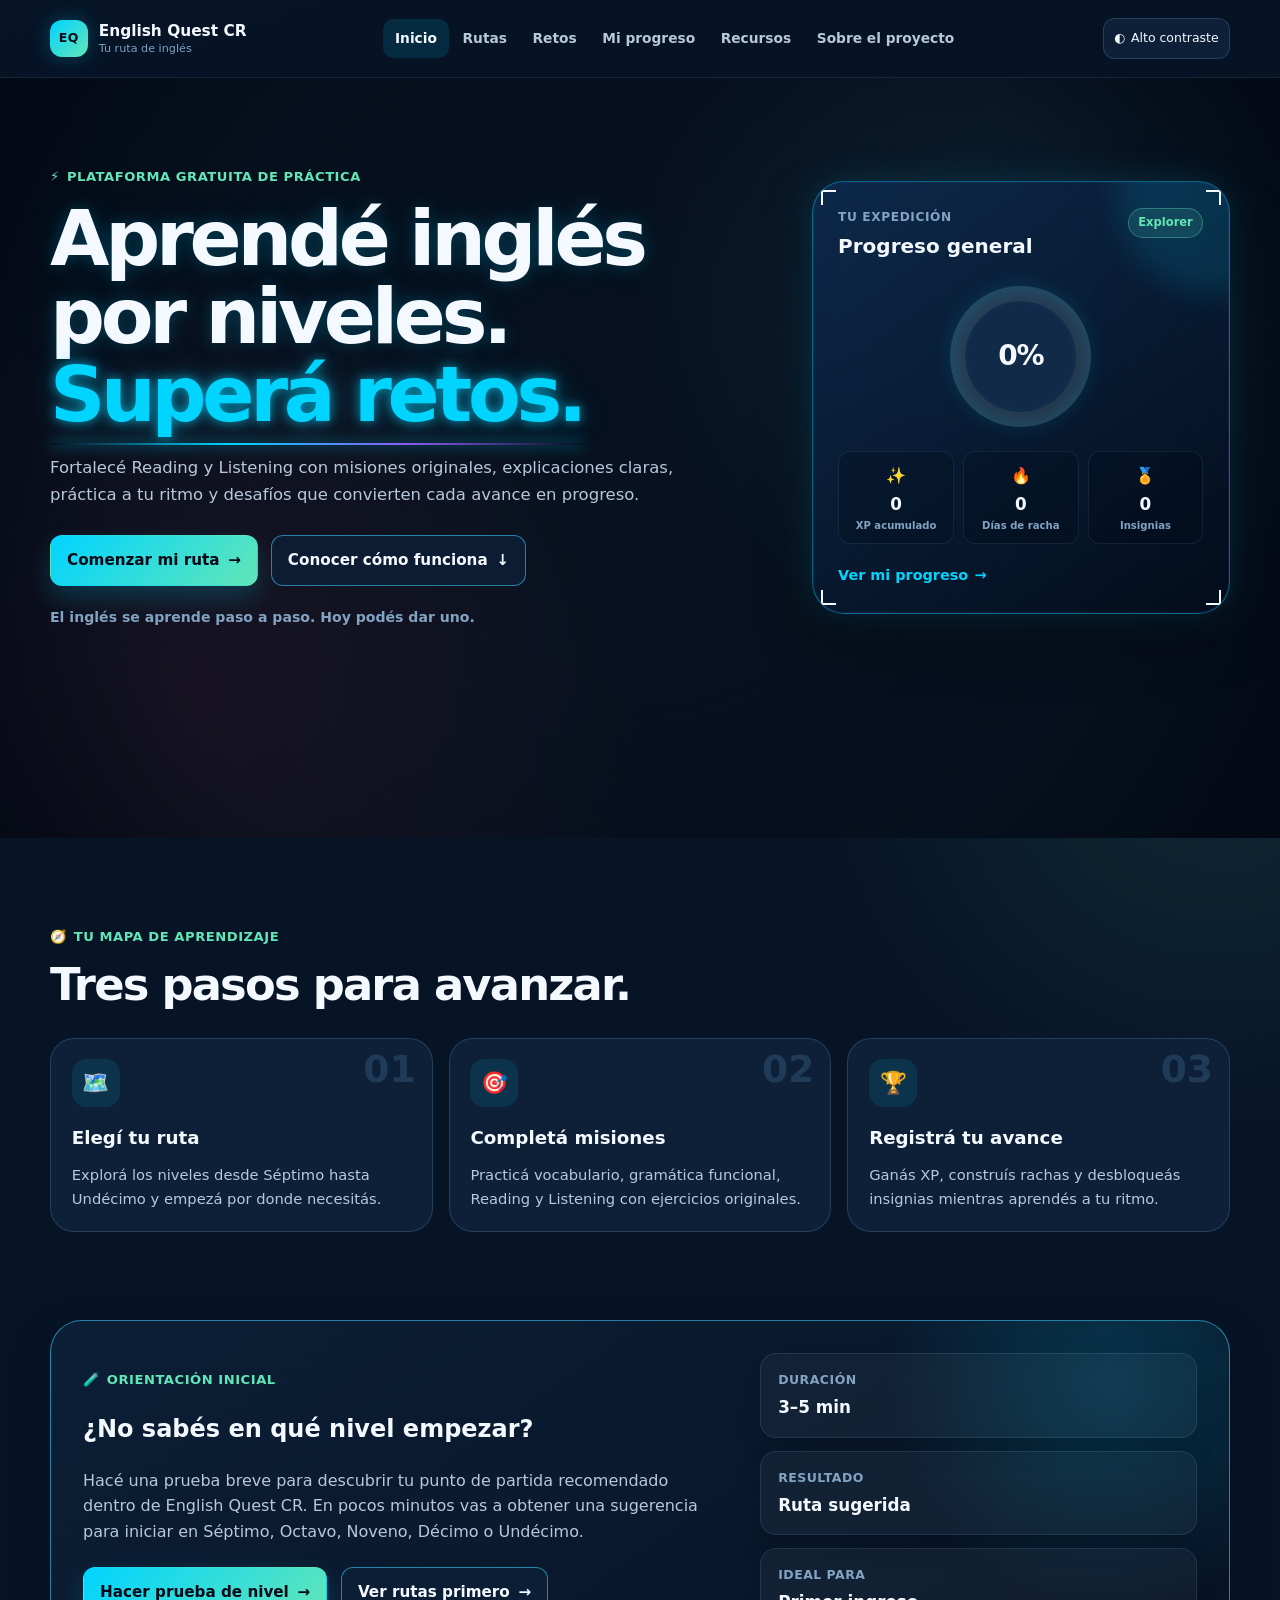
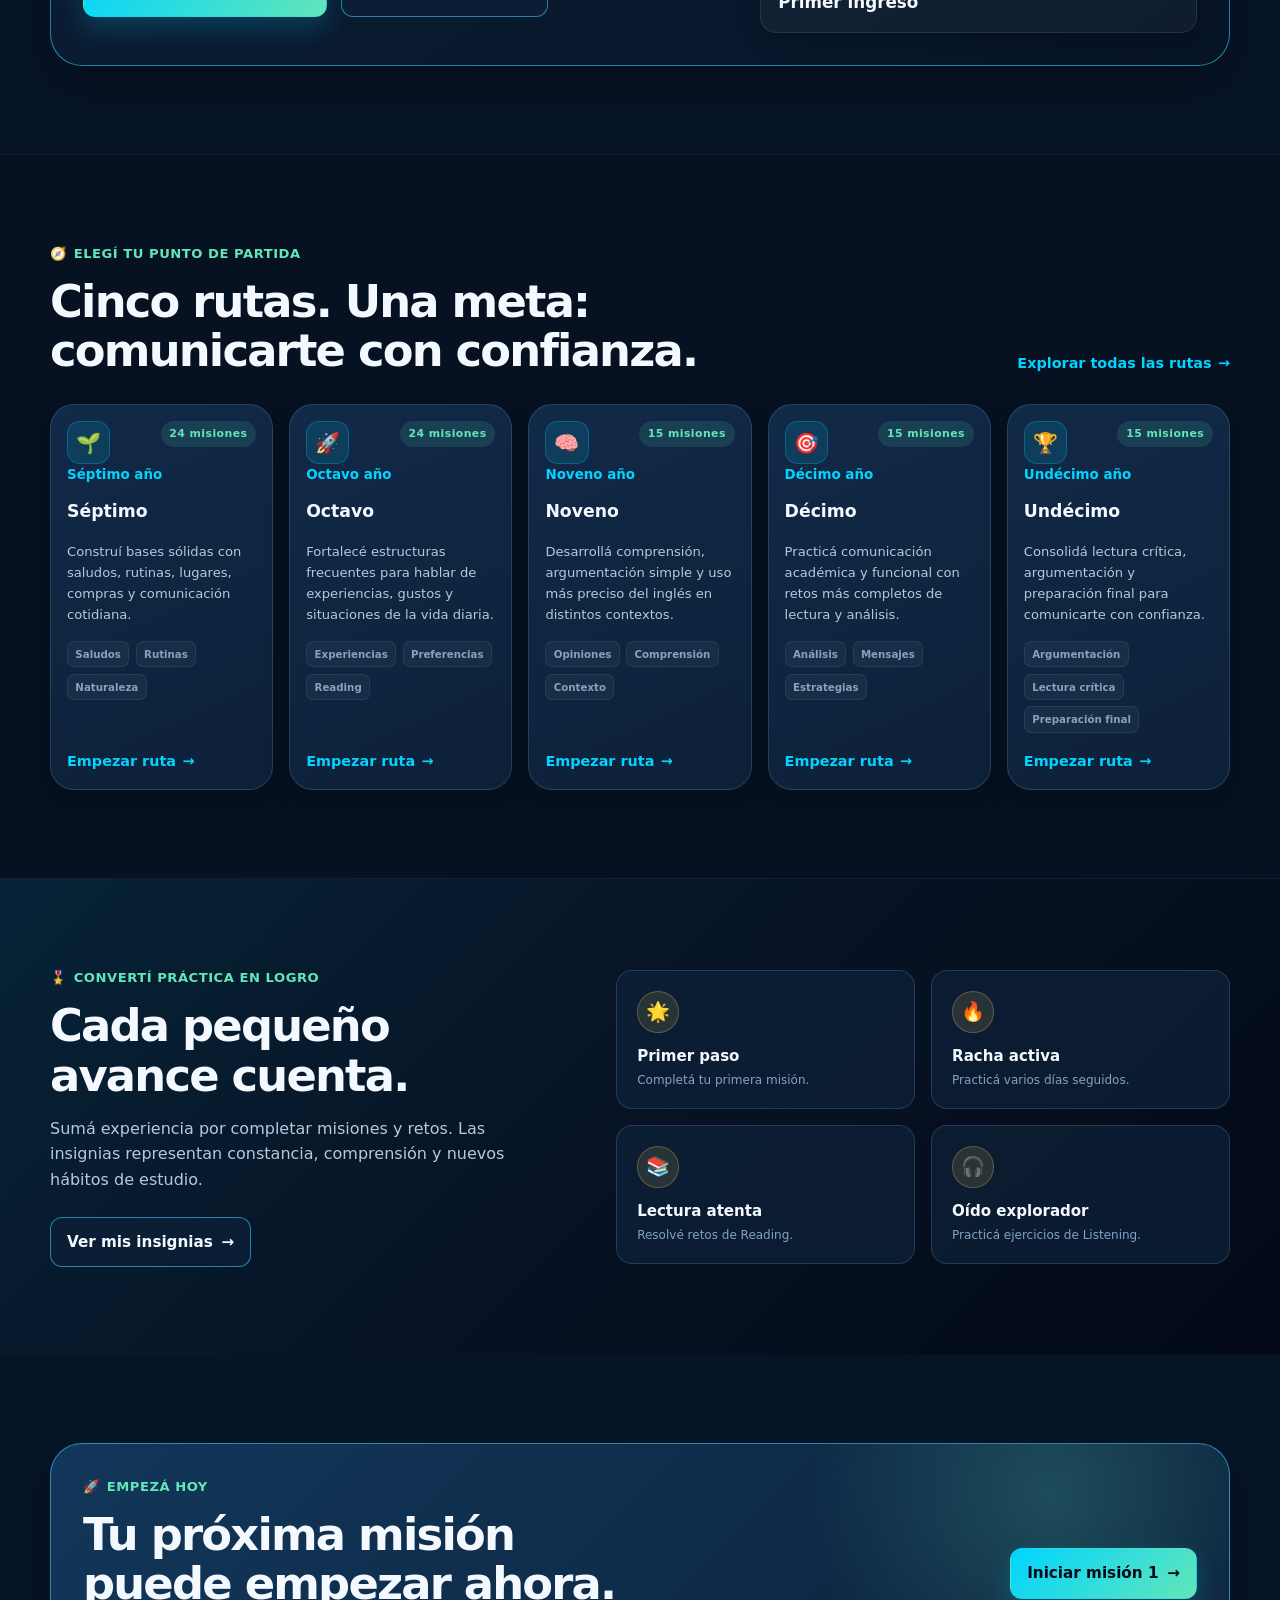
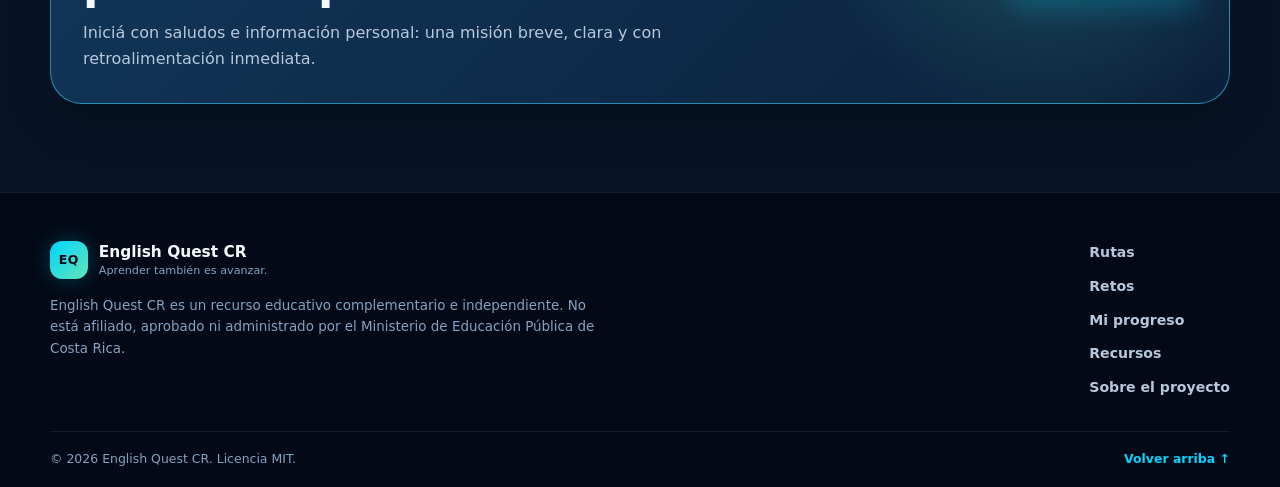
==== commit 7920f999: "Add placement test section to home and challenge page" ====
--- a/index.html
+++ b/index.html
@@ -229,6 +229,53 @@
       </div>
     </section>
 
+    <section class="section placement-section" aria-labelledby="placement-title">
+      <div class="container">
+        <div class="placement-card reveal-card">
+          <div class="placement-copy">
+            <p class="eyebrow">
+              <span aria-hidden="true">🧪</span>
+              Orientación inicial
+            </p>
+            <h2 id="placement-title">¿No sabés en qué nivel empezar?</h2>
+            <p>
+              Hacé una prueba breve para descubrir tu punto de partida recomendado dentro de English Quest CR.
+              En pocos minutos vas a obtener una sugerencia para iniciar en Séptimo, Octavo, Noveno, Décimo o Undécimo.
+            </p>
+
+            <div class="placement-actions">
+              <a class="button button-primary" href="pages/challenge.html">
+                <span>Hacer prueba de nivel</span>
+                <span aria-hidden="true">→</span>
+              </a>
+
+              <a class="button button-secondary" href="pages/levels.html">
+                <span>Ver rutas primero</span>
+                <span aria-hidden="true">→</span>
+              </a>
+            </div>
+          </div>
+
+          <div class="placement-panel" aria-label="Resumen de la prueba">
+            <article class="placement-mini-card">
+              <span class="placement-mini-label">Duración</span>
+              <strong>3–5 min</strong>
+            </article>
+
+            <article class="placement-mini-card">
+              <span class="placement-mini-label">Resultado</span>
+              <strong>Ruta sugerida</strong>
+            </article>
+
+            <article class="placement-mini-card">
+              <span class="placement-mini-label">Ideal para</span>
+              <strong>Primer ingreso</strong>
+            </article>
+          </div>
+        </div>
+      </div>
+    </section>
+
     <section class="section level-section" aria-labelledby="levels-title">
       <div class="container">
         <div class="section-heading">
--- a/assets/css/styles.css
+++ b/assets/css/styles.css
@@ -2434,4 +2434,329 @@
   .spark {
     animation: none;
   }
+}
+
+.sync-status {
+  margin-top: 1.25rem;
+  padding: 0.9rem 1rem;
+  border: 1px solid rgba(255, 255, 255, 0.16);
+  border-radius: 14px;
+  font-weight: 700;
+}
+
+.sync-status.is-success {
+  background: rgba(34, 197, 94, 0.14);
+  border-color: rgba(134, 239, 172, 0.35);
+  color: #bbf7d0;
+}
+
+.sync-status.is-info {
+  background: rgba(59, 130, 246, 0.14);
+  border-color: rgba(147, 197, 253, 0.35);
+  color: #bfdbfe;
+}
+
+.sync-status.is-error {
+  background: rgba(239, 68, 68, 0.14);
+  border-color: rgba(252, 165, 165, 0.35);
+  color: #fecaca;
+}
+
+/* ===== PRUEBA DE NIVEL EN INICIO ===== */
+.placement-section {
+  padding-top: 0;
+}
+
+.placement-card {
+  display: grid;
+  gap: 1.4rem;
+  padding: 1.5rem;
+  background:
+    radial-gradient(circle at 90% 18%, rgba(0, 212, 255, 0.16), transparent 14rem),
+    linear-gradient(145deg, rgba(13, 32, 56, 0.92), rgba(7, 20, 38, 0.96));
+  border: 1px solid var(--border-strong);
+  border-radius: var(--radius-xl);
+  box-shadow: var(--shadow);
+}
+
+.placement-copy p:not(.eyebrow) {
+  max-width: 62ch;
+  margin: 0.85rem 0 0;
+  color: var(--text-muted);
+}
+
+.placement-actions {
+  display: flex;
+  flex-wrap: wrap;
+  gap: 0.85rem;
+  margin-top: 1.4rem;
+}
+
+.placement-panel {
+  display: grid;
+  gap: 0.8rem;
+}
+
+.placement-mini-card {
+  padding: 1rem 1.05rem;
+  background: rgba(255, 255, 255, 0.04);
+  border: 1px solid rgba(139, 206, 255, 0.12);
+  border-radius: var(--radius-md);
+  box-shadow: var(--shadow-soft);
+}
+
+.placement-mini-label {
+  display: block;
+  margin-bottom: 0.25rem;
+  color: var(--text-soft);
+  font-size: 0.78rem;
+  font-weight: 800;
+  letter-spacing: 0.04em;
+  text-transform: uppercase;
+}
+
+.placement-mini-card strong {
+  color: var(--text);
+  font-size: 1.05rem;
+}
+
+/* ===== HERO DE CHALLENGE ACTUALIZADO ===== */
+.placement-hero {
+  min-height: auto;
+  padding-top: clamp(4.8rem, 9vw, 7rem);
+  padding-bottom: clamp(3.5rem, 7vw, 5rem);
+}
+
+/* ===== PRUEBA DE NIVEL EN CHALLENGE ===== */
+.placement-test-section {
+  padding-top: 0;
+}
+
+.placement-test-card {
+  display: grid;
+  gap: 1.25rem;
+  padding: 1.4rem;
+  background:
+    radial-gradient(circle at 92% 14%, rgba(98, 230, 184, 0.14), transparent 14rem),
+    linear-gradient(150deg, var(--surface-elevated), var(--surface));
+  border: 1px solid var(--border);
+  border-radius: var(--radius-xl);
+  box-shadow: var(--shadow);
+}
+
+.placement-test-intro p {
+  max-width: 64ch;
+  margin: 0 0 1.2rem;
+  color: var(--text-muted);
+}
+
+.placement-highlights {
+  display: grid;
+  gap: 0.85rem;
+  margin-bottom: 1.25rem;
+}
+
+.placement-highlight {
+  padding: 1rem;
+  background: rgba(4, 11, 22, 0.28);
+  border: 1px solid rgba(139, 206, 255, 0.12);
+  border-radius: var(--radius-md);
+}
+
+.placement-highlight__label {
+  display: block;
+  margin-bottom: 0.25rem;
+  color: var(--text-soft);
+  font-size: 0.76rem;
+  font-weight: 800;
+  text-transform: uppercase;
+  letter-spacing: 0.05em;
+}
+
+.placement-highlight strong {
+  color: var(--text);
+  font-size: 1rem;
+}
+
+.placement-progress {
+  margin-bottom: 1.2rem;
+}
+
+.placement-progress__top {
+  display: flex;
+  flex-wrap: wrap;
+  gap: 0.75rem;
+  justify-content: space-between;
+  margin-bottom: 0.55rem;
+  color: var(--text-soft);
+  font-size: 0.84rem;
+  font-weight: 800;
+}
+
+.placement-progress__bar {
+  width: 100%;
+  height: 0.8rem;
+  overflow: hidden;
+  background: rgba(255, 255, 255, 0.08);
+  border-radius: 999px;
+}
+
+#placement-progress-fill {
+  display: block;
+  width: 0%;
+  height: 100%;
+  background: linear-gradient(90deg, var(--cyan), var(--mint));
+  border-radius: inherit;
+  transition: width var(--transition);
+}
+
+.placement-question-card {
+  padding: 1.2rem;
+  background: rgba(4, 11, 22, 0.26);
+  border: 1px solid rgba(139, 206, 255, 0.12);
+  border-radius: var(--radius-lg);
+}
+
+.placement-question-label {
+  margin: 0 0 0.45rem;
+  color: var(--cyan);
+  font-size: 0.78rem;
+  font-weight: 900;
+  letter-spacing: 0.05em;
+  text-transform: uppercase;
+}
+
+.placement-question-card h3 {
+  margin: 0;
+  color: var(--text);
+  font-size: clamp(1.2rem, 3vw, 1.55rem);
+  line-height: 1.2;
+}
+
+.placement-options {
+  display: grid;
+  gap: 0.8rem;
+  margin-top: 1.1rem;
+}
+
+.placement-option {
+  width: 100%;
+  padding: 0.95rem 1rem;
+  color: var(--text);
+  background: rgba(255, 255, 255, 0.035);
+  border: 1px solid rgba(139, 206, 255, 0.12);
+  border-radius: var(--radius-sm);
+  text-align: left;
+  font-size: 0.94rem;
+  font-weight: 700;
+  transition:
+    transform var(--transition),
+    border-color var(--transition),
+    background var(--transition),
+    box-shadow var(--transition);
+}
+
+.placement-option:hover,
+.placement-option:focus-visible {
+  background: rgba(0, 212, 255, 0.08);
+  border-color: var(--border-strong);
+  transform: translateX(2px);
+  box-shadow: 0 0 18px rgba(0, 212, 255, 0.08);
+}
+
+.placement-result {
+  padding: 1.25rem;
+  background:
+    radial-gradient(circle at 88% 12%, rgba(98, 230, 184, 0.16), transparent 14rem),
+    rgba(4, 11, 22, 0.26);
+  border: 1px solid rgba(98, 230, 184, 0.32);
+  border-radius: var(--radius-lg);
+}
+
+.placement-result__badge {
+  display: inline-flex;
+  padding: 0.35rem 0.7rem;
+  color: var(--mint);
+  background: rgba(98, 230, 184, 0.12);
+  border: 1px solid rgba(98, 230, 184, 0.28);
+  border-radius: 999px;
+  font-size: 0.74rem;
+  font-weight: 900;
+  letter-spacing: 0.04em;
+}
+
+.placement-result h3 {
+  margin: 0.9rem 0 0.45rem;
+  color: var(--text);
+  font-size: clamp(1.35rem, 4vw, 2rem);
+  line-height: 1.15;
+}
+
+.placement-result > p {
+  margin: 0;
+  max-width: 62ch;
+  color: var(--text-muted);
+}
+
+.placement-result__grid {
+  display: grid;
+  gap: 0.85rem;
+  margin: 1.1rem 0;
+}
+
+.placement-result__item {
+  padding: 0.95rem 1rem;
+  background: rgba(255, 255, 255, 0.04);
+  border: 1px solid rgba(139, 206, 255, 0.12);
+  border-radius: var(--radius-md);
+}
+
+.placement-result__item span {
+  display: block;
+  margin-bottom: 0.25rem;
+  color: var(--text-soft);
+  font-size: 0.76rem;
+  font-weight: 800;
+  text-transform: uppercase;
+  letter-spacing: 0.04em;
+}
+
+.placement-result__item strong {
+  color: var(--text);
+  font-size: 1rem;
+}
+
+.placement-result__message {
+  padding: 1rem;
+  color: var(--text);
+  background: rgba(0, 212, 255, 0.08);
+  border: 1px solid rgba(0, 212, 255, 0.2);
+  border-left: 4px solid var(--cyan);
+  border-radius: 0 var(--radius-sm) var(--radius-sm) 0;
+}
+
+.placement-result__actions {
+  display: flex;
+  flex-wrap: wrap;
+  gap: 0.85rem;
+  margin-top: 1.1rem;
+}
+
+@media (min-width: 620px) {
+  .placement-highlights,
+  .placement-result__grid {
+    grid-template-columns: repeat(3, 1fr);
+  }
+}
+
+@media (min-width: 920px) {
+  .placement-card {
+    grid-template-columns: minmax(0, 1.2fr) minmax(15rem, 0.8fr);
+    align-items: center;
+    padding: 2rem;
+  }
+
+  .placement-test-card {
+    padding: 1.8rem;
+  }
 }
